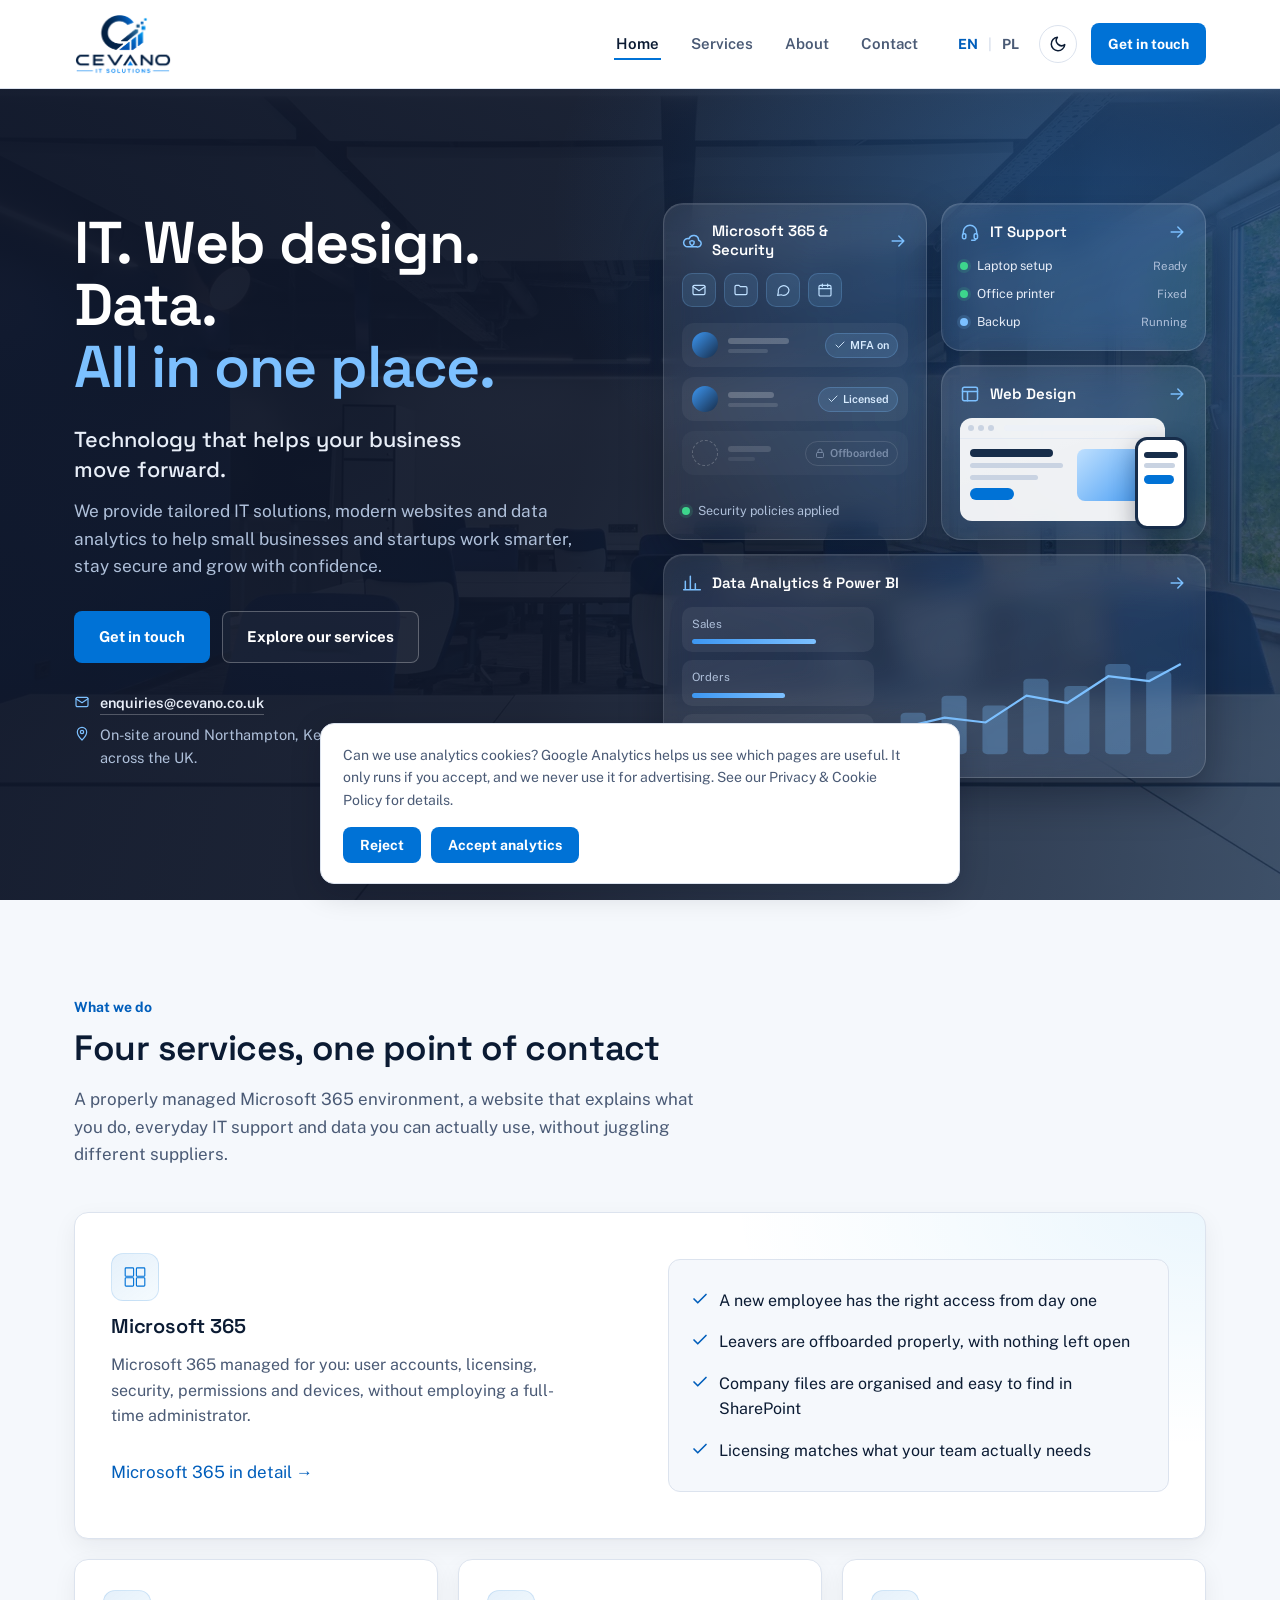
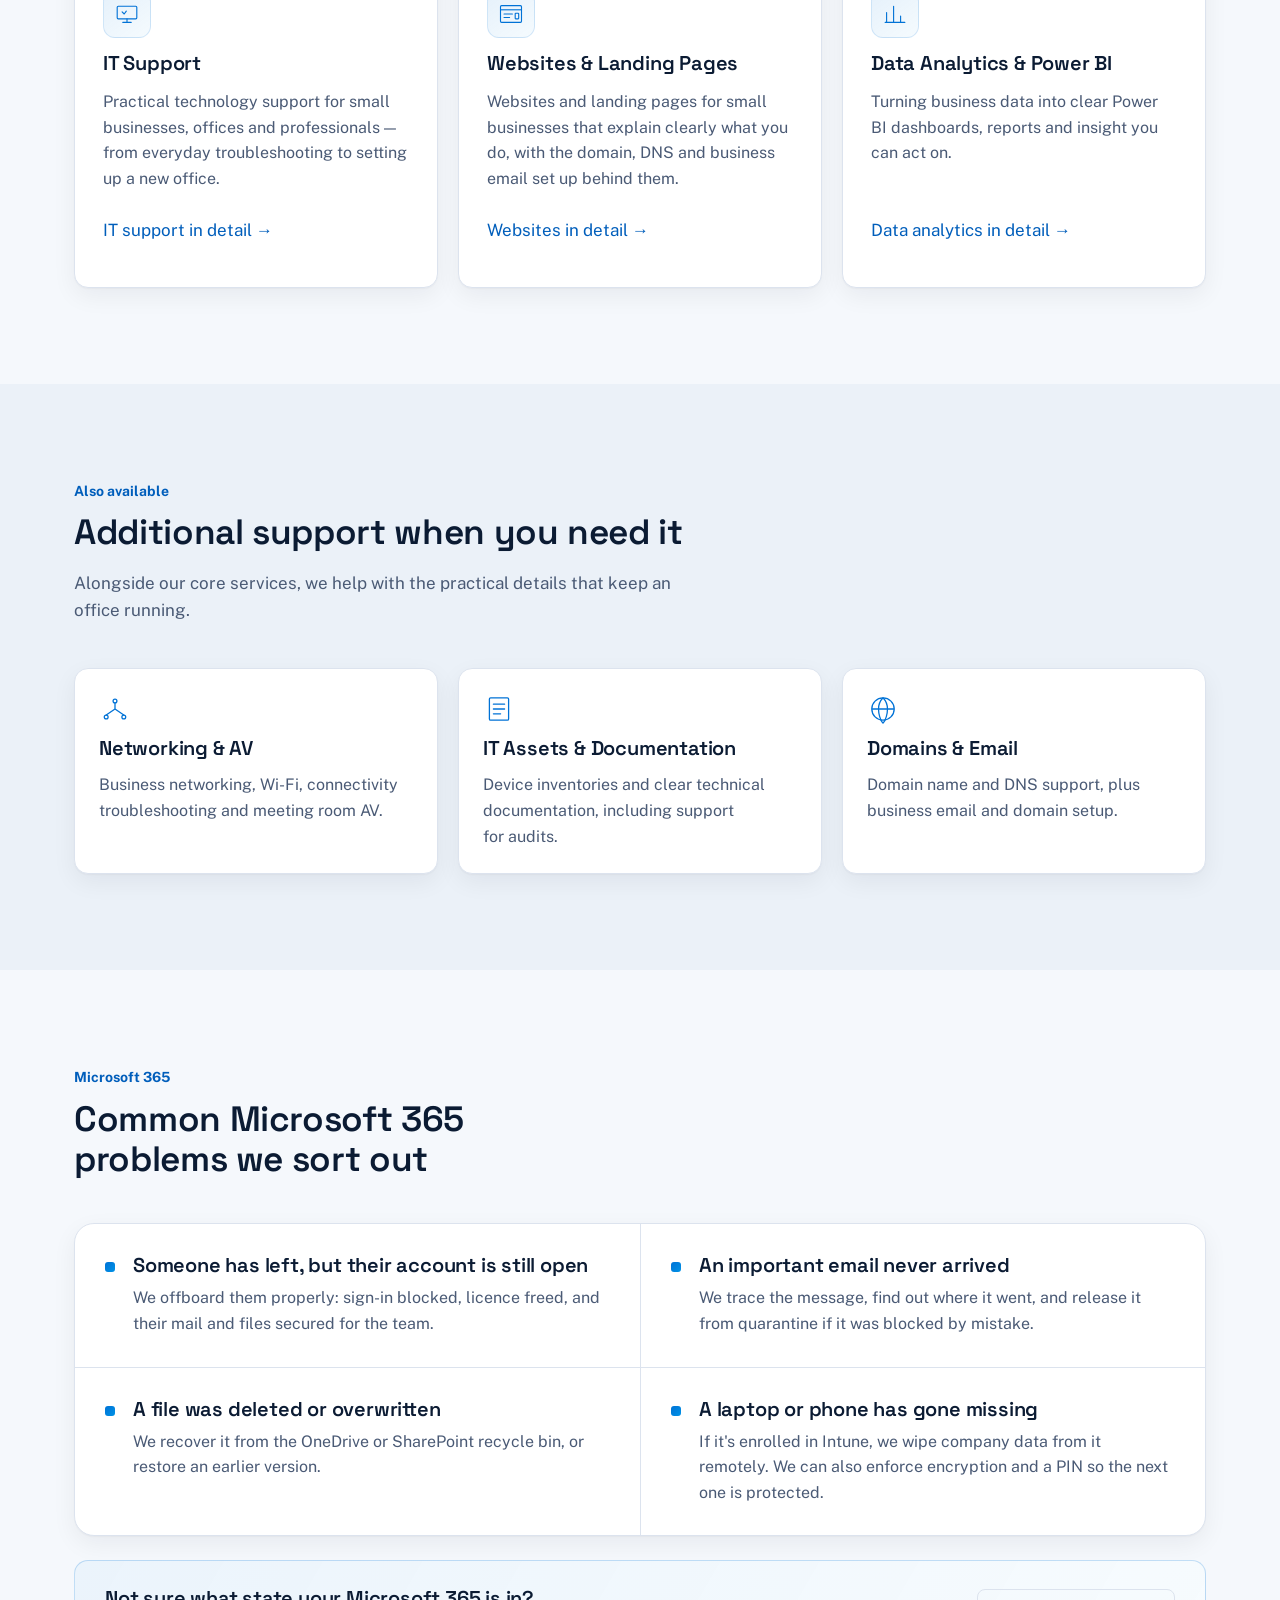
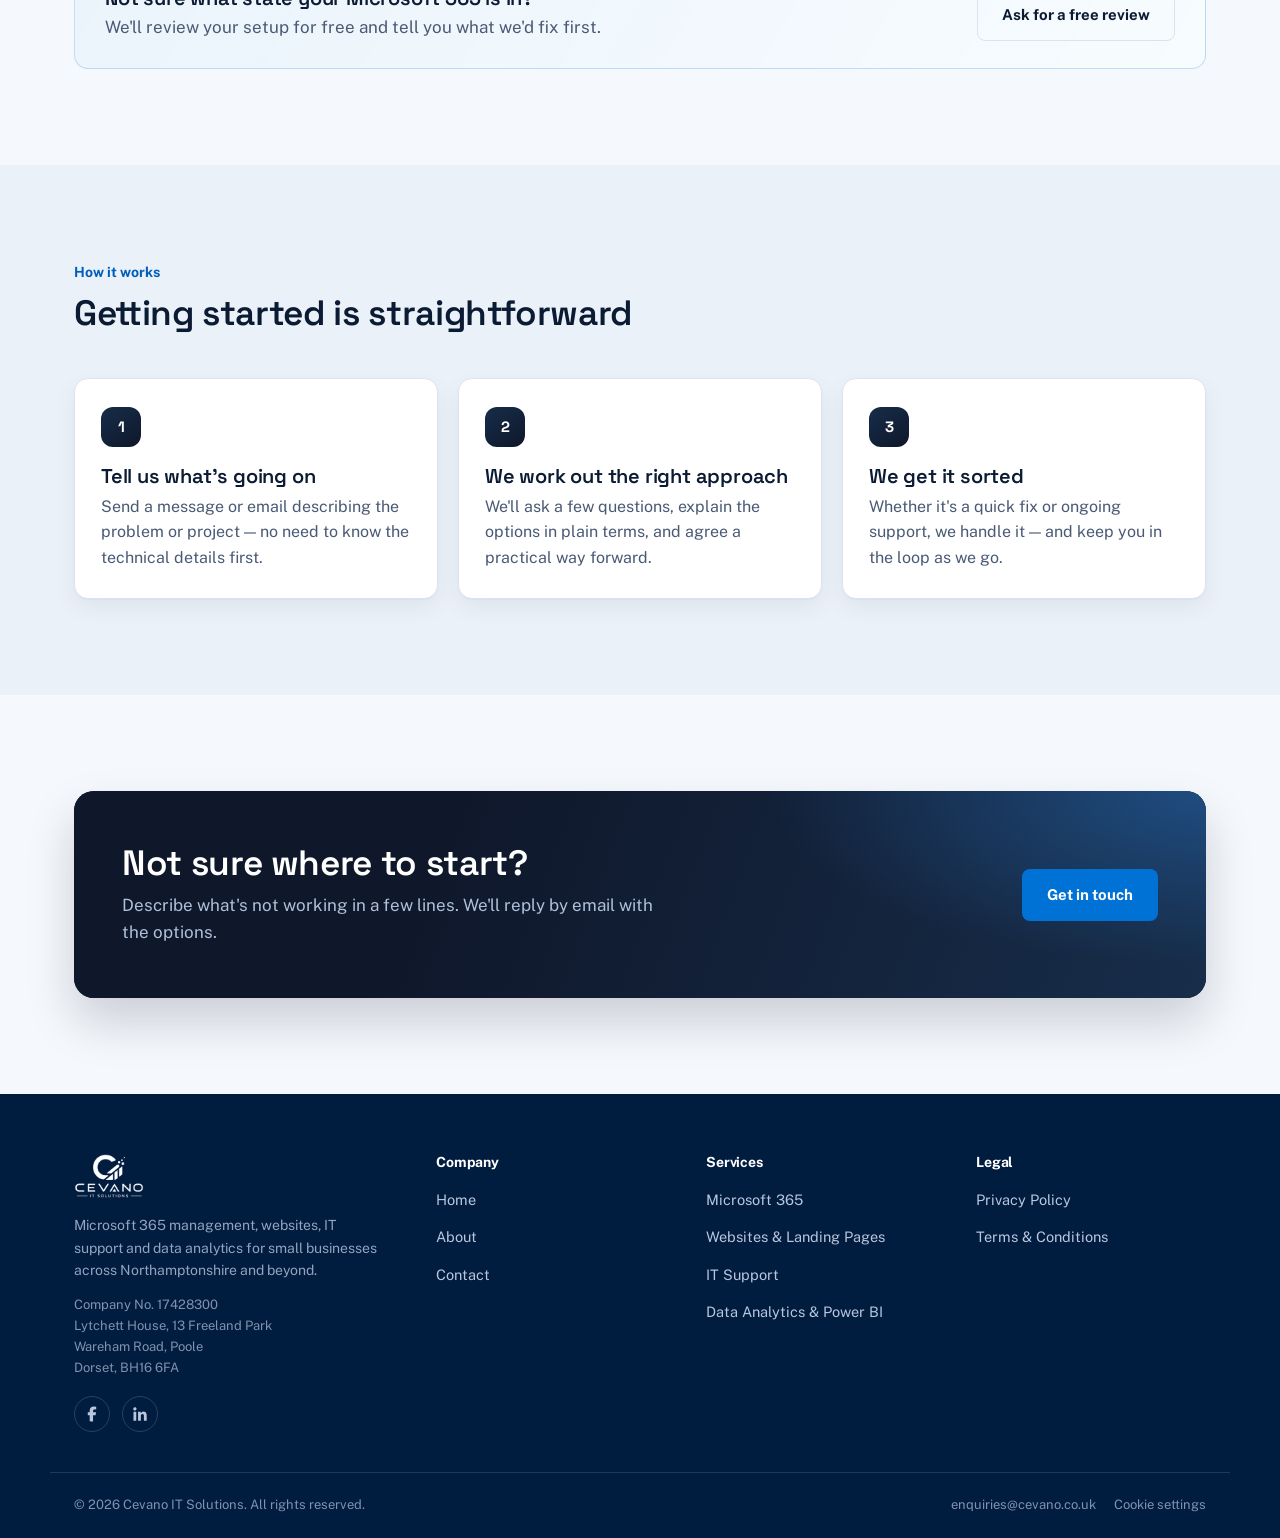
==== index.html @ 0ba37537 "Redesign the home page: dark glass hero with a service bento Hero: - Deep navy hero over a darkened " ====
<!doctype html>
<html lang="en">
<head>
<meta charset="UTF-8">
<meta name="viewport" content="width=device-width, initial-scale=1">
<title>Microsoft 365, IT Support &amp; Websites for Small Businesses | Cevano</title>
<meta name="description" content="Microsoft 365 management, websites, IT support and data analytics for small businesses in Northampton, Kettering, Milton Keynes, Rugby and surrounding areas.">
<link rel="canonical" href="https://www.cevano.co.uk/">
<link rel="alternate" hreflang="en" href="https://www.cevano.co.uk/">
<link rel="alternate" hreflang="pl" href="https://www.cevano.co.uk/pl/">
<link rel="alternate" hreflang="x-default" href="https://www.cevano.co.uk/">
<meta property="og:type" content="website">
<meta property="og:site_name" content="Cevano IT Solutions">
<meta property="og:title" content="Microsoft 365, IT Support &amp; Websites for Small Businesses | Cevano">
<meta property="og:description" content="Microsoft 365 management, websites, IT support and data analytics for small businesses in Northampton, Kettering, Milton Keynes, Rugby and surrounding areas.">
<meta property="og:url" content="https://www.cevano.co.uk/">
<meta property="og:image" content="https://www.cevano.co.uk/assets/img/og-image.jpg">
<meta property="og:locale" content="en_GB">
<meta name="twitter:card" content="summary_large_image">
<link rel="icon" href="assets/img/favicon-32.png" sizes="32x32">
<link rel="icon" href="assets/img/favicon-192.png" sizes="192x192">
<link rel="apple-touch-icon" href="assets/img/apple-touch-icon.png">
<link rel="manifest" href="site.webmanifest">
<link rel="preconnect" href="https://fonts.googleapis.com">
<link rel="preconnect" href="https://fonts.gstatic.com" crossorigin>
<link rel="stylesheet" href="css/style.css?v=20261108-3">
<script>(function(){try{var t=localStorage.getItem("cevano-theme");if(t==="dark"||t==="light"){document.documentElement.setAttribute("data-theme",t);}else if(window.matchMedia&&window.matchMedia("(prefers-color-scheme: dark)").matches){document.documentElement.setAttribute("data-theme","dark");}}catch(e){}})();</script>
</head>
<body>
<a class="skip-link" href="#main">Skip to main content</a>
<header class="site-header">
  <div class="header-inner">
    <a class="brand" href="index.html" aria-label="Cevano IT Solutions — home">
      <picture class="logo-light">
        <img src="assets/img/logo-trimmed-200.png" alt="Cevano IT Solutions" width="200" height="123">
      </picture>
      <picture class="logo-dark">
        <img src="assets/img/logo-white-200.png" alt="Cevano IT Solutions" width="200" height="125">
      </picture>
    </a>
    <nav class="main-nav" aria-label="Primary">
      <ul class="nav-links">
        <li><a href="index.html" aria-current="page">Home</a></li>
        <li><a href="services.html">Services</a></li>
        <li><a href="about.html">About</a></li>
        <li><a href="contact.html">Contact</a></li>
      </ul>
      <div class="header-actions">
        <div class="lang-switch" aria-label="Language switch">
          <a href="index.html" aria-current="true">EN</a><span aria-hidden="true">|</span><a href="pl/index.html">PL</a>
        </div>
        <button type="button" class="theme-toggle" data-theme-toggle aria-label="Toggle dark mode" aria-pressed="false">
          <svg class="icon-moon" viewBox="0 0 24 24" fill="none" stroke="currentColor" stroke-width="2" stroke-linecap="round" stroke-linejoin="round"><path d="M21 12.8A9 9 0 1 1 11.2 3a7 7 0 0 0 9.8 9.8Z"/></svg><svg class="icon-sun" viewBox="0 0 24 24" fill="none" stroke="currentColor" stroke-width="2" stroke-linecap="round"><circle cx="12" cy="12" r="4"/><path d="M12 2v2M12 20v2M4.9 4.9l1.4 1.4M17.7 17.7l1.4 1.4M2 12h2M20 12h2M4.9 19.1l1.4-1.4M17.7 6.3l1.4-1.4"/></svg>
        </button>
        <a class="btn btn-primary btn-sm" href="contact.html">Get in touch</a>
      </div>
    </nav>
    <a class="btn btn-primary btn-sm header-cta-mobile" href="contact.html">Get in touch</a>
    <button type="button" class="nav-toggle" data-nav-toggle aria-label="Menu" aria-expanded="false">
      <svg class="icon-menu" viewBox="0 0 24 24" fill="none" stroke="currentColor" stroke-width="2" stroke-linecap="round" aria-hidden="true"><path d="M4 7h16M4 12h16M4 17h16"/></svg><svg class="icon-close" viewBox="0 0 24 24" fill="none" stroke="currentColor" stroke-width="2" stroke-linecap="round" aria-hidden="true"><path d="M6 6l12 12M18 6 6 18"/></svg>
    </button>
  </div>
</header>

<main id="main">

<section class="hero hero--dark">
  <picture class="hero-bg" aria-hidden="true"><source type="image/webp" srcset="assets/img/hero/office-768.webp 768w, assets/img/hero/office-1280.webp 1280w, assets/img/hero/office-1920.webp 1920w" sizes="100vw"><img src="assets/img/hero/office-1280.jpg" alt="" width="1280" height="862" fetchpriority="high" decoding="async"></picture>
  <div class="container hero-grid">
    <div class="hero-copy">
      <h1><span class="nw">IT.</span> <span class="nw">Web design.</span> <span class="nw">Data.</span> <span class="h1-tail">All in one place.</span></h1>
      <p class="hero-subtitle">Technology that helps your business move forward.</p>
      <p class="lede">We provide tailored IT solutions, modern websites and data analytics to help small businesses and startups work smarter, stay secure and grow with confidence.</p>
      <div class="hero-ctas">
        <a class="btn btn-primary" href="contact.html">Get in touch</a>
        <a class="btn btn-outline" href="services.html">Explore our services</a>
      </div>
      <ul class="hero-meta">
        <li><svg class="ico ico-sm" viewBox="0 0 24 24" fill="none" stroke="currentColor" stroke-width="1.8" stroke-linecap="round" stroke-linejoin="round" aria-hidden="true"><rect x="3" y="5" width="18" height="14" rx="2"/><path d="m3 7 9 6 9-6"/></svg><a href="mailto:enquiries@cevano.co.uk">enquiries@cevano.co.uk</a></li>
        <li><svg class="ico ico-sm" viewBox="0 0 24 24" fill="none" stroke="currentColor" stroke-width="1.8" stroke-linecap="round" stroke-linejoin="round" aria-hidden="true"><path d="M12 21s7-6.5 7-12a7 7 0 1 0-14 0c0 5.5 7 12 7 12Z"/><circle cx="12" cy="9" r="2.5"/></svg><span>On-site around Northampton, Kettering, Milton Keynes and Rugby. Remote across the UK.</span></li>
      </ul>
    </div>
    <div class="bento" aria-label="Our four services">
      <a class="bento-card bento-m365" href="services.html#microsoft-365">
        <div class="bento-head"><svg class="ico" viewBox="0 0 24 24" fill="none" stroke="currentColor" stroke-width="1.8" stroke-linecap="round" stroke-linejoin="round" aria-hidden="true"><path d="M17.5 19H7a5 5 0 1 1 1.4-9.8A6 6 0 0 1 20 11a4 4 0 0 1-2.5 8Z"/><path d="M12 11.5l2.5 1v2c0 1.4-1.1 2.4-2.5 3-1.4-.6-2.5-1.6-2.5-3v-2Z"/></svg><span class="bento-title">Microsoft 365 &amp; Security</span><svg class="ico ico-xs bento-arrow" viewBox="0 0 24 24" fill="none" stroke="currentColor" stroke-width="1.8" stroke-linecap="round" stroke-linejoin="round" aria-hidden="true"><path d="M5 12h14M13 6l6 6-6 6"/></svg></div>
        <div class="mock-apps" aria-hidden="true"><span><svg class="ico ico-sm" viewBox="0 0 24 24" fill="none" stroke="currentColor" stroke-width="1.8" stroke-linecap="round" stroke-linejoin="round" aria-hidden="true"><rect x="3" y="5" width="18" height="14" rx="2"/><path d="m3 7 9 6 9-6"/></svg></span><span><svg class="ico ico-sm" viewBox="0 0 24 24" fill="none" stroke="currentColor" stroke-width="1.8" stroke-linecap="round" stroke-linejoin="round" aria-hidden="true"><path d="M3 7a2 2 0 0 1 2-2h4l2 2h8a2 2 0 0 1 2 2v8a2 2 0 0 1-2 2H5a2 2 0 0 1-2-2Z"/></svg></span><span><svg class="ico ico-sm" viewBox="0 0 24 24" fill="none" stroke="currentColor" stroke-width="1.8" stroke-linecap="round" stroke-linejoin="round" aria-hidden="true"><path d="M21 12a8 8 0 0 1-11.6 7.1L4 20l1-4.4A8 8 0 1 1 21 12Z"/></svg></span><span><svg class="ico ico-sm" viewBox="0 0 24 24" fill="none" stroke="currentColor" stroke-width="1.8" stroke-linecap="round" stroke-linejoin="round" aria-hidden="true"><rect x="3" y="5" width="18" height="16" rx="2"/><path d="M3 10h18M8 3v4M16 3v4"/></svg></span></div>
        <ul class="mock-users" aria-hidden="true"><li class="mock-user"><span class="mock-avatar"></span><span class="mock-bars"><i style="width:70%"></i><i style="width:46%"></i></span><span class="mock-pill"><svg class="ico ico-xs" viewBox="0 0 24 24" fill="none" stroke="currentColor" stroke-width="1.8" stroke-linecap="round" stroke-linejoin="round" aria-hidden="true"><path d="M20 6 9 17l-5-5"/></svg>MFA on</span></li><li class="mock-user"><span class="mock-avatar"></span><span class="mock-bars"><i style="width:58%"></i><i style="width:62%"></i></span><span class="mock-pill"><svg class="ico ico-xs" viewBox="0 0 24 24" fill="none" stroke="currentColor" stroke-width="1.8" stroke-linecap="round" stroke-linejoin="round" aria-hidden="true"><path d="M20 6 9 17l-5-5"/></svg>Licensed</span></li><li class="mock-user is-off"><span class="mock-avatar"></span><span class="mock-bars"><i style="width:64%"></i><i style="width:40%"></i></span><span class="mock-pill"><svg class="ico ico-xs" viewBox="0 0 24 24" fill="none" stroke="currentColor" stroke-width="1.8" stroke-linecap="round" stroke-linejoin="round" aria-hidden="true"><rect x="5" y="11" width="14" height="10" rx="2"/><path d="M8 11V8a4 4 0 0 1 8 0v3"/></svg>Offboarded</span></li></ul>
        <p class="mock-policy" aria-hidden="true"><span class="dot dot-ok"></span>Security policies applied</p>
      </a>
      <a class="bento-card bento-it" href="services.html#it-support">
        <div class="bento-head"><svg class="ico" viewBox="0 0 24 24" fill="none" stroke="currentColor" stroke-width="1.8" stroke-linecap="round" stroke-linejoin="round" aria-hidden="true"><path d="M4 14v-2a8 8 0 0 1 16 0v2"/><rect x="3" y="14" width="4" height="6" rx="1.5"/><rect x="17" y="14" width="4" height="6" rx="1.5"/><path d="M19 20c0 1.1-1.3 2-3 2h-2"/></svg><span class="bento-title">IT Support</span><svg class="ico ico-xs bento-arrow" viewBox="0 0 24 24" fill="none" stroke="currentColor" stroke-width="1.8" stroke-linecap="round" stroke-linejoin="round" aria-hidden="true"><path d="M5 12h14M13 6l6 6-6 6"/></svg></div>
        <ul class="mock-it" aria-hidden="true"><li><span class="dot dot-ok"></span><span class="it-name">Laptop setup</span><span class="it-state">Ready</span></li><li><span class="dot dot-ok"></span><span class="it-name">Office printer</span><span class="it-state">Fixed</span></li><li><span class="dot dot-run"></span><span class="it-name">Backup</span><span class="it-state">Running</span></li></ul>
      </a>
      <a class="bento-card bento-web" href="services.html#websites">
        <div class="bento-head"><svg class="ico" viewBox="0 0 24 24" fill="none" stroke="currentColor" stroke-width="1.8" stroke-linecap="round" stroke-linejoin="round" aria-hidden="true"><rect x="3" y="4" width="18" height="16" rx="2"/><path d="M3 9h18M9 9v11"/></svg><span class="bento-title">Web Design</span><svg class="ico ico-xs bento-arrow" viewBox="0 0 24 24" fill="none" stroke="currentColor" stroke-width="1.8" stroke-linecap="round" stroke-linejoin="round" aria-hidden="true"><path d="M5 12h14M13 6l6 6-6 6"/></svg></div>
        <div class="mock-browser" aria-hidden="true">
          <div class="mb-bar"><i></i><i></i><i></i><span></span></div>
          <div class="mb-page"><span class="mb-h"></span><span class="mb-l"></span><span class="mb-l short"></span><span class="mb-btn"></span><span class="mb-img"></span></div>
          <div class="mock-phone"><span class="mb-h"></span><span class="mb-l"></span><span class="mb-btn"></span></div>
        </div>
      </a>
      <a class="bento-card bento-data" href="services.html#data-analytics">
        <div class="bento-head"><svg class="ico" viewBox="0 0 24 24" fill="none" stroke="currentColor" stroke-width="1.8" stroke-linecap="round" stroke-linejoin="round" aria-hidden="true"><path d="M4 20V10M10 20V4M16 20v-7M22 20H2"/></svg><span class="bento-title">Data Analytics &amp; Power BI</span><svg class="ico ico-xs bento-arrow" viewBox="0 0 24 24" fill="none" stroke="currentColor" stroke-width="1.8" stroke-linecap="round" stroke-linejoin="round" aria-hidden="true"><path d="M5 12h14M13 6l6 6-6 6"/></svg></div>
        <div class="mock-dash" aria-hidden="true">
          <div class="kpis"><div class="kpi"><span>Sales</span><i style="width:72%"></i></div><div class="kpi"><span>Orders</span><i style="width:54%"></i></div><div class="kpi"><span>Margin</span><i style="width:63%"></i></div></div>
          <svg class="mock-chart" viewBox="0 0 190 92" preserveAspectRatio="none"><g class="bars"><rect x="8" y="54" width="16" height="34" rx="3"/><rect x="34" y="40" width="16" height="48" rx="3"/><rect x="60" y="48" width="16" height="40" rx="3"/><rect x="86" y="26" width="16" height="62" rx="3"/><rect x="112" y="32" width="16" height="56" rx="3"/><rect x="138" y="14" width="16" height="74" rx="3"/><rect x="164" y="20" width="16" height="68" rx="3"/></g><path class="trend" d="M10 66 L36 58 L62 62 L88 40 L114 46 L140 24 L166 28 L186 14"/></svg>
        </div>
      </a>
    </div>
  </div>
</section>

<section class="section" id="services">
  <div class="container">
    <div class="section-head">
      <span class="kicker">What we do</span>
      <h2>Four services, one point of contact</h2>
      <p>A properly managed Microsoft 365 environment, a website that explains what you do, everyday IT support and data you can actually use, without juggling different suppliers.</p>
    </div>

    <div class="service-grid">
      <div class="service-card is-lead">
        <div class="lead-copy">
          <span class="mark-tile"><svg class="mark" viewBox="0 0 40 40" fill="none" stroke="var(--blue)" stroke-width="1.6"><rect x="6" y="7" width="12" height="12" rx="1.2"/><rect x="22" y="7" width="12" height="12" rx="1.2"/><rect x="6" y="21" width="12" height="12" rx="1.2"/><rect x="22" y="21" width="12" height="12" rx="1.2"/></svg></span>
          <h3>Microsoft 365</h3>
          <p>Microsoft 365 managed for you: user accounts, licensing, security, permissions and devices, without employing a full-time administrator.</p>
          <a class="btn-ghost" href="services.html#microsoft-365">Microsoft 365 in detail →</a>
        </div>
        <ul class="check-list">
          <li><svg viewBox="0 0 24 24" fill="none" stroke="currentColor" stroke-width="2.2" stroke-linecap="round" stroke-linejoin="round"><path d="M20 6 9 17l-5-5"/></svg><span>A new employee has the right access from day one</span></li>
<li><svg viewBox="0 0 24 24" fill="none" stroke="currentColor" stroke-width="2.2" stroke-linecap="round" stroke-linejoin="round"><path d="M20 6 9 17l-5-5"/></svg><span>Leavers are offboarded properly, with nothing left open</span></li>
<li><svg viewBox="0 0 24 24" fill="none" stroke="currentColor" stroke-width="2.2" stroke-linecap="round" stroke-linejoin="round"><path d="M20 6 9 17l-5-5"/></svg><span>Company files are organised and easy to find in SharePoint</span></li>
<li><svg viewBox="0 0 24 24" fill="none" stroke="currentColor" stroke-width="2.2" stroke-linecap="round" stroke-linejoin="round"><path d="M20 6 9 17l-5-5"/></svg><span>Licensing matches what your team actually needs</span></li>
        </ul>
      </div>
      <div class="service-card">
        <span class="mark-tile"><svg class="mark" viewBox="0 0 40 40" fill="none" stroke="var(--blue)" stroke-width="1.6"><rect x="6" y="9" width="28" height="18" rx="1.5"/><path d="M14 32h12M20 27v5" stroke-linecap="round"/><path d="M13 17l3 3 3-4" stroke-linecap="round" stroke-linejoin="round"/></svg></span>
        <h3>IT Support</h3>
        <p>Practical technology support for small businesses, offices and professionals — from everyday troubleshooting to setting up a new office.</p>
        <a class="btn-ghost" href="services.html#it-support">IT support in detail →</a>
      </div>
      <div class="service-card">
        <span class="mark-tile"><svg class="mark" viewBox="0 0 40 40" fill="none" stroke="var(--blue)" stroke-width="1.6"><rect x="5" y="8" width="30" height="24" rx="1.5"/><path d="M5 14h30" /><path d="M10 20h12M10 25h8" stroke-linecap="round"/><rect x="26" y="19" width="5" height="8" rx="0.8"/></svg></span>
        <h3>Websites &amp; Landing Pages</h3>
        <p>Websites and landing pages for small businesses that explain clearly what you do, with the domain, DNS and business email set up behind them.</p>
        <a class="btn-ghost" href="services.html#websites">Websites in detail →</a>
      </div>
      <div class="service-card">
        <span class="mark-tile"><svg class="mark" viewBox="0 0 40 40" fill="none" stroke="var(--blue)" stroke-width="1.6"><path d="M8 32V18M18 32V9M28 32v-9" stroke-linecap="round"/><path d="M6 32h28" stroke-linecap="round"/></svg></span>
        <h3>Data Analytics &amp; Power BI</h3>
        <p>Turning business data into clear Power BI dashboards, reports and insight you can act on.</p>
        <a class="btn-ghost" href="services.html#data-analytics">Data analytics in detail →</a>
      </div>
    </div>
  </div>
</section>

<section class="section section-alt">
  <div class="container">
    <div class="section-head">
      <span class="kicker">Also available</span>
      <h2>Additional support when you need it</h2>
      <p>Alongside our core services, we help with the practical details that keep an office running.</p>
    </div>
    <div class="subservice-grid">
      <div class="subservice-card">
        <svg class="mark" viewBox="0 0 40 40" fill="none" stroke="var(--blue)" stroke-width="1.6"><circle cx="20" cy="10" r="2.4"/><circle cx="9" cy="30" r="2.4"/><circle cx="31" cy="30" r="2.4"/><path d="M20 12.4V20M20 20 9 27.6M20 20l11 7.6" stroke-linecap="round"/></svg>
        <h3>Networking &amp; AV</h3>
        <p>Business networking, Wi-Fi, connectivity troubleshooting and meeting room AV.</p>
      </div>
      <div class="subservice-card">
        <svg class="mark" viewBox="0 0 40 40" fill="none" stroke="var(--blue)" stroke-width="1.6"><rect x="8" y="6" width="24" height="28" rx="1.5"/><path d="M13 14h14M13 20h14M13 26h9" stroke-linecap="round"/></svg>
        <h3>IT Assets &amp; Documentation</h3>
        <p>Device inventories and clear technical documentation, including support for audits.</p>
      </div>
      <div class="subservice-card">
        <svg class="mark" viewBox="0 0 40 40" fill="none" stroke="var(--blue)" stroke-width="1.6"><circle cx="20" cy="20" r="14"/><path d="M6 20h28M20 6c3.6 3.8 5.6 8.8 5.6 14S23.6 34.2 20 38M20 6c-3.6 3.8-5.6 8.8-5.6 14S16.4 34.2 20 38" /></svg>
        <h3>Domains &amp; Email</h3>
        <p>Domain name and DNS support, plus business email and domain setup.</p>
      </div>
    </div>
  </div>
</section>

<section class="section" id="m365-problems">
  <div class="container">
    <div class="section-head">
      <span class="kicker">Microsoft 365</span>
      <h2>Common Microsoft 365 problems we sort out</h2>
    </div>
    <div class="problem-grid">
      <div class="problem">
        <h3>Someone has left, but their account is still open</h3>
        <p>We offboard them properly: sign-in blocked, licence freed, and their mail and files secured for the team.</p>
      </div>
      <div class="problem">
        <h3>An important email never arrived</h3>
        <p>We trace the message, find out where it went, and release it from quarantine if it was blocked by mistake.</p>
      </div>
      <div class="problem">
        <h3>A file was deleted or overwritten</h3>
        <p>We recover it from the OneDrive or SharePoint recycle bin, or restore an earlier version.</p>
      </div>
      <div class="problem">
        <h3>A laptop or phone has gone missing</h3>
        <p>If it's enrolled in Intune, we wipe company data from it remotely. We can also enforce encryption and a PIN so the next one is protected.</p>
      </div>
    </div>
    <div class="review-offer">
      <div>
        <h3>Not sure what state your Microsoft 365 is in?</h3>
        <p>We'll review your setup for free and tell you what we'd fix first.</p>
      </div>
      <a class="btn btn-outline" href="contact.html?service=m365">Ask for a free review</a>
    </div>
  </div>
</section>

<section class="section section-alt" id="how-it-works">
  <div class="container">
    <div class="section-head">
      <span class="kicker">How it works</span>
      <h2>Getting started is straightforward</h2>
    </div>
    <div class="process-grid">
      <div class="process-step">
        <span class="step-num">1</span>
        <h3>Tell us what's going on</h3>
        <p>Send a message or email describing the problem or project — no need to know the technical details first.</p>
      </div>
      <div class="process-step">
        <span class="step-num">2</span>
        <h3>We work out the right approach</h3>
        <p>We'll ask a few questions, explain the options in plain terms, and agree a practical way forward.</p>
      </div>
      <div class="process-step">
        <span class="step-num">3</span>
        <h3>We get it sorted</h3>
        <p>Whether it's a quick fix or ongoing support, we handle it — and keep you in the loop as we go.</p>
      </div>
    </div>
  </div>
</section>

<section class="section">
  <div class="container">
    <div class="cta-banner">
      <div>
        <h2>Not sure where to start?</h2>
        <p>Describe what's not working in a few lines. We'll reply by email with the options.</p>
      </div>
      <a class="btn btn-primary" href="contact.html">Get in touch</a>
    </div>
  </div>
</section>

</main>
<footer class="site-footer">
  <div class="container footer-grid">
    <div class="footer-brand">
      <img src="assets/img/logo-white-200.png" alt="Cevano IT Solutions" width="200" height="125" loading="lazy">
      <p>Microsoft 365 management, websites, IT support and data analytics for small businesses across Northamptonshire and beyond.</p>
      <p class="company-meta">
        Company No. 17428300<br>
        Lytchett House, 13 Freeland Park<br>
        Wareham Road, Poole<br>
        Dorset, BH16 6FA
      </p>
      <div class="footer-social">
        <a href="https://www.facebook.com/profile.php?id=61594328187021" target="_blank" rel="noopener noreferrer" aria-label="Facebook"><svg viewBox="0 0 24 24" fill="currentColor"><path d="M17.59 2.23 L13.76 2.0 L12.09 2.37 L10.97 2.94 L9.95 3.97 L9.26 5.42 L8.95 7.15 L8.92 9.71 L6.38 9.73 L6.38 13.5 L8.92 13.51 L8.92 21.65 L11.12 22.0 L13.4 21.93 L13.4 13.51 L16.73 13.5 L17.41 9.81 L13.41 9.73 L13.48 7.33 L13.89 6.41 L14.65 5.86 L17.62 5.66 Z"/></svg></a>
        <a href="https://www.linkedin.com/company/cevano-it-solutions/" target="_blank" rel="noopener noreferrer" aria-label="LinkedIn"><svg viewBox="0 0 24 24" fill="currentColor" fill-rule="evenodd"><path d="M19.64 9.68 L20.91 12.59 L21.0 20.93 L17.25 20.93 L17.16 13.52 L16.41 12.26 L15.05 11.98 L13.97 12.35 L13.22 13.62 L13.12 20.93 L9.42 20.98 L9.38 9.02 L12.89 8.98 L12.94 10.62 L15.89 8.7 L18.19 8.88 Z M3.38 8.98 L7.03 9.02 L6.98 20.98 L3.28 20.93 Z M4.97 3.02 L5.81 3.12 L6.52 3.49 L7.03 4.05 L7.36 4.99 L7.31 5.7 L6.94 6.49 L6.33 7.05 L5.44 7.38 L4.5 7.29 L3.89 6.96 L3.23 6.21 L3.0 5.46 L3.05 4.71 L3.42 3.91 L4.03 3.35 Z"/></svg></a>
      </div>
    </div>
    <div class="footer-col">
      <h4>Company</h4>
      <ul>
        <li><a href="index.html">Home</a></li>
        <li><a href="about.html">About</a></li>
        <li><a href="contact.html">Contact</a></li>
      </ul>
    </div>
    <div class="footer-col">
      <h4>Services</h4>
      <ul>
        <li><a href="services.html#microsoft-365">Microsoft 365</a></li>
<li><a href="services.html#websites">Websites &amp; Landing Pages</a></li>
<li><a href="services.html#it-support">IT Support</a></li>
<li><a href="services.html#data-analytics">Data Analytics &amp; Power BI</a></li>
      </ul>
    </div>
    <div class="footer-col">
      <h4>Legal</h4>
      <ul>
        <li><a href="legal/privacy-policy.html">Privacy Policy</a></li>
        <li><a href="legal/terms.html">Terms & Conditions</a></li>
      </ul>
    </div>
  </div>
  <div class="container footer-bottom">
    <span>&copy; 2026 Cevano IT Solutions. All rights reserved.</span>
    <div class="footer-legal-links">
      <a href="mailto:enquiries@cevano.co.uk">enquiries@cevano.co.uk</a>
      <button type="button" class="link-button" data-cookie-settings>Cookie settings</button>
    </div>
  </div>
</footer>

<div class="cookie-banner" data-cookie-banner role="dialog" aria-label="Cookie consent">
  <p>Can we use analytics cookies? Google Analytics helps us see which pages are useful. It only runs if you accept, and we never use it for advertising. See our <a href="legal/privacy-policy.html">Privacy &amp; Cookie Policy</a> for details.</p>
  <div class="cookie-actions">
    <button type="button" class="btn btn-primary btn-sm" data-cookie-reject>Reject</button>
    <button type="button" class="btn btn-primary btn-sm" data-cookie-accept>Accept analytics</button>
  </div>
</div>
<script type="application/ld+json">
{
  "@context": "https://schema.org",
  "@type": "ProfessionalService",
  "name": "Cevano IT Solutions",
  "description": "Microsoft 365 management, websites, IT support and data analytics for small businesses in Northampton, Kettering, Milton Keynes, Rugby and surrounding areas.",
  "url": "https://www.cevano.co.uk/",
  "email": "enquiries@cevano.co.uk",
  "areaServed": ["Northampton", "Kettering", "Milton Keynes", "Rugby", "Northamptonshire", "Warwickshire", "Buckinghamshire"],
  "image": "https://www.cevano.co.uk/assets/img/og-image.jpg",
  "sameAs": [
    "https://www.facebook.com/profile.php?id=61594328187021",
    "https://www.linkedin.com/company/cevano-it-solutions/"
  ]
}
</script>
<script src="js/main.js?v=20261108-3" defer></script>

</body>
</html>
---- css/style.css ----
/* ============================================================
   Cevano IT Solutions — stylesheet
   ============================================================ */

@import url('https://fonts.googleapis.com/css2?family=Space+Grotesk:wght@500;600;700&family=Public+Sans:wght@400;500;600;700&display=swap');

/* ---------- Design tokens ---------- */
:root{
  /* brand */
  --navy:        #001C3F;
  --navy-800:    #0B2A50;
  --blue:        #0072D6;
  --blue-mid:    #005EBB;
  --blue-light:  #0092E6;

  /* light theme */
  --bg:          #F5F8FC;
  --bg-alt:      #EBF1F8;
  --surface:     #FFFFFF;
  --ink:         #0B1B33;
  --slate:       #4A5A75;
  --line:        #DCE3EE;
  --focus-ring:  #0092E6;
  --btn-text:    #FFFFFF;
  --btn-hover:   #005EBB;

  --shadow: 0 1px 2px rgba(11,27,51,0.04);

  --font-head: 'Space Grotesk', 'Segoe UI', sans-serif;
  --font-body: 'Public Sans', 'Segoe UI', sans-serif;

  --maxw: 1180px;
  --header-h: 89px; /* sticky header height: logo + padding + border */
  --radius-s: 8px;   /* controls: buttons, inputs */
  --radius-m: 14px;  /* cards, panels */
  --radius-l: 20px;  /* large containers, hero bento cards */

  /* dark hero / deep navy */
  --deep:      #0F172A;
  --deep-2:    #172D4A;
  --on-deep:   #E8EEF8;
  --on-deep-2: #AFC0DA; /* 7:1+ on --deep */

  --shadow-card: 0 1px 2px rgba(15,23,42,.04), 0 8px 24px rgba(15,23,42,.06);
  --shadow-lift: 0 2px 4px rgba(15,23,42,.05), 0 16px 32px rgba(15,23,42,.10);

  /* text on navy (footer, CTA banner): same in both themes */
  --on-navy:       #C9D4E8;
  --on-navy-soft:  #B9C6DE;
  --on-navy-muted: #93A3C0;
  --on-navy-faint: #8092AF; /* 5:1 on navy */

  color-scheme: light;
}

html[data-theme="dark"]{
  --bg:          #071120;
  --bg-alt:      #0B1830;
  --surface:     #0D1B30;
  --ink:         #E7ECF6;
  --slate:       #93A3C0;
  --line:        #1E2D46;
  --blue:        #1A66B3;
  --blue-mid:    #3D97F2;
  --blue-light:  #3D97F2;
  --focus-ring:  #3D97F2;
  --btn-hover:   #1F74C9; /* white text 4.8:1 */
  --shadow-card: 0 1px 2px rgba(0,0,0,.2), 0 8px 24px rgba(0,0,0,.25);
  --shadow-lift: 0 2px 4px rgba(0,0,0,.25), 0 16px 32px rgba(0,0,0,.35);
  color-scheme: dark;
}

/* ---------- Reset ---------- */
*, *::before, *::after{ box-sizing: border-box; }
html{ scroll-behavior: smooth; }
body{
  margin:0;
  background: var(--bg);
  color: var(--ink);
  font-family: var(--font-body);
  font-size: 17px;
  line-height: 1.6;
  -webkit-font-smoothing: antialiased;
  transition: background-color .25s ease, color .25s ease;
}
img{ max-width:100%; display:block; }
a{ color: inherit; text-decoration: none; }
ul{ margin:0; padding:0; list-style:none; }
h1,h2,h3,h4{
  font-family: var(--font-head);
  color: var(--ink);
  line-height: 1.15;
  margin: 0 0 .5em;
  font-weight: 600;
  letter-spacing: -0.01em;
  text-wrap: balance;
}
h2{ font-size: clamp(1.65rem, 3vw, 2.2rem); } /* h3 (1.25rem) stays 1.3x below */
h3{ font-size: 1.25rem; }
p{ margin: 0 0 1em; color: var(--slate); max-width: 62ch; text-wrap: pretty; }
button{ font-family: inherit; }

@media (prefers-reduced-motion: reduce){
  html{ scroll-behavior: auto; }
  *, *::before, *::after{ animation-duration: 0.001ms !important; transition-duration: 0.001ms !important; }
}

:focus-visible{
  outline: 2px solid var(--focus-ring);
  outline-offset: 2px;
  border-radius: 2px;
}

.container{
  max-width: var(--maxw);
  margin: 0 auto;
  padding: 0 24px;
}

.skip-link{
  position:absolute; left:-999px; top:auto;
  background:var(--navy); color:#fff; padding:12px 20px;
  z-index:200; border-radius:0 0 var(--radius-s) 0;
}
.skip-link:focus{ left:0; top:0; }

/* ---------- Header ---------- */
.site-header{
  position: sticky; top:0; z-index:100;
  background: var(--surface);
  border-bottom: 1px solid var(--line);
}
.header-inner{
  display:flex; align-items:center; justify-content:space-between;
  padding: 14px 24px;
  max-width: var(--maxw); margin:0 auto;
  gap: 24px;
}
.brand{ display:flex; align-items:center; }
.brand img{ height: 60px; width:auto; display:block; }
.brand .logo-dark{ display:none; }
html[data-theme="dark"] .brand .logo-light{ display:none; }
html[data-theme="dark"] .brand .logo-dark{ display:block; }
.brand-name{ position:absolute; width:1px;height:1px;overflow:hidden;clip:rect(0,0,0,0); }

.main-nav{ display:flex; align-items:center; gap: 32px; }
.nav-links{ display:flex; gap: 28px; }
.nav-links a{
  font-size: 15px; font-weight: 600; color: var(--slate);
  padding: 6px 2px; border-bottom: 2px solid transparent;
}
.nav-links a:hover, .nav-links a[aria-current="page"]{
  color: var(--ink); border-bottom-color: var(--blue);
}

.header-actions{ display:flex; align-items:center; gap:14px; }

.lang-switch{ display:flex; align-items:center; gap:4px; font-weight:700; font-size:14px; }
.lang-switch a{ padding:4px 6px; color: var(--slate); border-radius:4px; }
.lang-switch a[aria-current="true"]{ color: var(--blue-mid); }
.lang-switch span{ color: var(--line); }

.theme-toggle{
  display:flex; align-items:center; justify-content:center;
  width:38px; height:38px; border-radius:50%;
  border:1px solid var(--line); background: var(--surface);
  cursor:pointer; color: var(--ink);
}
.theme-toggle svg{ width:18px; height:18px; }
.theme-toggle .icon-sun{ display:none; }
html[data-theme="dark"] .theme-toggle .icon-sun{ display:block; }
html[data-theme="dark"] .theme-toggle .icon-moon{ display:none; }

.btn{
  display:inline-flex; align-items:center; justify-content:center; gap:8px;
  font-weight:700; font-size:15px;
  padding: 13px 24px; border-radius: var(--radius-s);
  border: 1px solid transparent; cursor:pointer;
  transition: background-color .15s ease, border-color .15s ease, color .15s ease, transform .1s ease;
  white-space: nowrap;
}
.btn:active{ transform: translateY(1px); }
.btn-primary{ background: var(--blue); color: #fff; }
.btn-primary:hover{ background: var(--btn-hover); }
.btn-outline{ background: transparent; border-color: var(--line); color: var(--ink); }
.btn-outline:hover{ border-color: var(--blue); color: var(--blue); }
.btn-ghost{ background:transparent; color: var(--blue-mid); padding: 12px 4px; }
.btn-ghost:hover{ color: var(--blue); }
.btn-sm{ padding: 9px 16px; font-size:14px; }

.nav-toggle{
  display:none; width:40px; height:40px; border-radius:8px;
  border:1px solid var(--line); background:var(--surface);
  align-items:center; justify-content:center; cursor:pointer;
}
.nav-toggle svg{ width:20px; height:20px; }
.nav-toggle .icon-close{ display:none; }
html[data-nav-open="true"] .nav-toggle .icon-menu{ display:none; }
html[data-nav-open="true"] .nav-toggle .icon-close{ display:block; }
.header-cta-mobile{ display:none; }

/* ---------- Mobile nav ---------- */
@media (max-width: 900px){
  .main-nav{
    position: fixed; inset: var(--header-h) 0 0 0; background: var(--surface);
    flex-direction:column; align-items:flex-start; gap:0;
    padding: 8px 24px 28px; overflow-y:auto;
    transform: translateY(-8px); opacity:0; pointer-events:none;
    transition: opacity .18s ease, transform .18s ease;
  }
  html[data-nav-open="true"] .main-nav{
    opacity:1; transform:none; pointer-events:auto;
  }
  .nav-links{ flex-direction:column; width:100%; gap:0; }
  .nav-links a{
    display:block; padding: 14px 2px; width:100%;
    border-bottom: 1px solid var(--line);
  }
  .header-actions{
    flex-direction:column; align-items:flex-start; width:100%;
    gap: 16px; margin-top: 18px; padding-top:18px; border-top:1px solid var(--line);
  }
  .header-actions .btn-primary{ display:none; }
  .nav-toggle{ display:flex; width:44px; height:44px; }
  .header-cta-mobile{ display:inline-flex; margin-left:auto; min-height:44px; }
  :root{ --header-h: 77px; }
  .header-inner{ gap: 12px; }
  .brand img{ height: 48px; }
  /* touch targets: 44px minimum for small header controls */
  .lang-switch a{ display:inline-flex; align-items:center; justify-content:center; min-width:44px; min-height:44px; }
  .theme-toggle{ width:44px; height:44px; }
  .btn{ min-height:44px; }
  .contact-info a.email-link{ display:inline-flex; align-items:center; min-height:44px; }
}

/* ---------- Hero (home): dark photo ground + bento grid ---------- */
.hero{
  position: relative; isolation: isolate; overflow: hidden;
  padding: 72px 0 80px;
  min-height: min(calc(100svh - var(--header-h)), 900px);
  display:flex; align-items:center;
}
.hero > .container{ width:100%; }
.hero--dark{ background: var(--deep); color: var(--on-deep); }
.hero-bg{ position:absolute; inset:0; z-index:-2; }
.hero-bg img{ width:100%; height:100%; object-fit:cover; object-position: 50% 40%; }
/* Navy wash keeps every word on the photo at 7:1 or better; a soft blue
   light from the top right ties the bento cards to the brand blue. */
.hero--dark::before{
  content:""; position:absolute; inset:0; z-index:-1;
  background:
    radial-gradient(60% 70% at 85% 15%, rgba(47,139,234,.28), transparent 70%),
    linear-gradient(100deg, rgba(15,23,42,.97) 0%, rgba(15,23,42,.93) 45%, rgba(23,45,74,.82) 100%);
}
.hero-grid{
  display:grid; grid-template-columns: minmax(0,1fr) minmax(0,1.02fr); gap: 56px; align-items:center;
}
.hero--dark h1{
  color:#fff; font-size: clamp(2.3rem, 4.6vw, 3.9rem); line-height: 1.06; letter-spacing: -0.02em;
  max-width: 15ch; margin-bottom: .45em;
}
.h1-tail{ display:block; color: #7CC0FF; }
.nw{ white-space: nowrap; }
.hero-subtitle{
  font-family: var(--font-head); font-weight: 500; font-size: clamp(1.15rem, 1.7vw, 1.4rem);
  color: var(--on-deep); line-height: 1.35; max-width: 32ch; margin: 0 0 14px;
}
.hero--dark .lede{ font-size: 1.08rem; max-width: 46ch; color: var(--on-deep-2); margin-bottom: 0; }
.hero-ctas{ display:flex; gap:12px; margin-top: 30px; flex-wrap:wrap; }
.hero--dark .btn-primary{ background: var(--blue); color:#fff; }
.hero--dark .btn-primary:hover{ background: #0A63BC; }
.hero--dark .btn-outline{ color:#fff; border-color: rgba(255,255,255,.28); background: rgba(255,255,255,.04); }
.hero--dark .btn-outline:hover{ border-color: rgba(255,255,255,.6); color:#fff; background: rgba(255,255,255,.08); }
.hero-meta{ margin-top: 28px; display:flex; flex-direction:column; gap: 8px; }
.hero-meta li{ display:flex; align-items:flex-start; gap:10px; font-size: 14.5px; color: var(--on-deep-2); }
.hero-meta .ico{ width:16px; height:16px; flex:none; margin-top:3px; color:#7CC0FF; }
.hero-meta a{ color: var(--on-deep); font-weight:600; border-bottom: 1px solid rgba(255,255,255,.25); }
.hero-meta a:hover{ border-bottom-color: #7CC0FF; }

/* Bento: four cards, four shapes. M365 tall on the left, IT and web
   stacked on the right, data across the bottom. */
.bento{
  display:grid; gap: 14px;
  grid-template-columns: 1fr 1fr;
  grid-template-areas: "m365 it" "m365 web" "data data";
}
.bento-m365{ grid-area: m365; }
.bento-it{ grid-area: it; }
.bento-web{ grid-area: web; }
.bento-data{ grid-area: data; }
.bento-card{
  position:relative; display:flex; flex-direction:column; gap: 14px;
  padding: 18px; border-radius: var(--radius-l);
  background: linear-gradient(160deg, rgba(255,255,255,.11), rgba(255,255,255,.04));
  border: 1px solid rgba(255,255,255,.14);
  box-shadow: 0 18px 40px rgba(2,8,23,.35), inset 0 1px 0 rgba(255,255,255,.08);
  -webkit-backdrop-filter: blur(14px) saturate(120%); backdrop-filter: blur(14px) saturate(120%);
  color: var(--on-deep);
  transition: transform .2s ease, border-color .2s ease, box-shadow .2s ease;
}
.bento-card:hover{
  transform: translateY(-3px); border-color: rgba(124,192,255,.45);
  box-shadow: 0 24px 48px rgba(2,8,23,.45), inset 0 1px 0 rgba(255,255,255,.10);
}
.bento-card:focus-visible{ outline: 2px solid #7CC0FF; outline-offset: 3px; }
.bento-head{ display:flex; align-items:center; gap:10px; }
.bento-head .ico{ width:20px; height:20px; color:#7CC0FF; flex:none; }
.bento-title{ font-family: var(--font-head); font-weight:600; font-size: 15px; color:#fff; line-height:1.25; }
.bento-arrow{ margin-left:auto; color: var(--on-deep-2); transition: transform .2s ease, color .2s ease; }
.bento-card:hover .bento-arrow{ transform: translateX(3px); color:#fff; }
.ico-sm{ width:16px; height:16px; }
.ico-xs{ width:12px; height:12px; }

/* shared mock pieces */
.dot{ width:8px; height:8px; border-radius:50%; flex:none; display:inline-block; }
.dot-ok{ background:#3DD68C; box-shadow: 0 0 0 3px rgba(61,214,140,.15); }
.dot-run{ background:#7CC0FF; box-shadow: 0 0 0 3px rgba(124,192,255,.15); }

/* M365 card */
.mock-apps{ display:flex; gap:8px; }
.mock-apps span{
  width:34px; height:34px; border-radius:10px; display:grid; place-items:center;
  background: rgba(124,192,255,.12); border:1px solid rgba(124,192,255,.22); color:#BFE0FF;
}
.mock-users{ display:flex; flex-direction:column; gap:10px; margin-top:2px; }
.mock-user{ display:flex; align-items:center; gap:10px; padding:9px 10px; border-radius:12px; background: rgba(255,255,255,.05); }
.mock-user.is-off{ opacity:.6; }
.mock-avatar{ width:26px; height:26px; border-radius:50%; background: linear-gradient(135deg, #3D97F2, #172D4A); flex:none; }
.mock-user.is-off .mock-avatar{ background: transparent; border:1px dashed rgba(255,255,255,.4); }
.mock-bars{ flex:1; display:flex; flex-direction:column; gap:5px; min-width:0; }
.mock-bars i{ display:block; height:6px; border-radius:3px; background: rgba(255,255,255,.22); }
.mock-bars i + i{ height:4px; background: rgba(255,255,255,.12); }
.mock-pill{
  display:inline-flex; align-items:center; gap:4px; white-space:nowrap;
  font-size: 11px; font-weight:600; color:#D9ECFF; padding: 3px 8px; border-radius: 999px;
  background: rgba(124,192,255,.14); border:1px solid rgba(124,192,255,.25);
}
.mock-user.is-off .mock-pill{ color: var(--on-deep-2); background: transparent; border-color: rgba(255,255,255,.2); }
.mock-policy{ margin: auto 0 0; display:flex; align-items:center; gap:8px; font-size: 12.5px; color: var(--on-deep-2); }

/* IT card */
.mock-it{ display:flex; flex-direction:column; gap:8px; }
.mock-it li{ display:flex; align-items:center; gap:9px; font-size: 12.5px; color: var(--on-deep); }
.it-name{ flex:1; min-width:0; overflow:hidden; text-overflow:ellipsis; white-space:nowrap; }
.it-state{ color: var(--on-deep-2); font-size: 11.5px; }

/* Web card */
.mock-browser{ position:relative; border-radius:12px; background: rgba(255,255,255,.92); padding-bottom: 10px; margin-right: 22px; }
.mb-bar{ display:flex; align-items:center; gap:4px; padding: 7px 8px; border-bottom:1px solid #E3E9F2; }
.mb-bar i{ width:6px; height:6px; border-radius:50%; background:#C9D3E2; }
.mb-bar span{ margin-left:6px; height:6px; flex:1; border-radius:3px; background:#EDF1F7; }
.mb-page{ display:grid; grid-template-columns: 1fr 0.8fr; gap:6px 10px; padding: 10px; }
.mb-h{ grid-column:1; height:8px; width:85%; border-radius:4px; background:#172D4A; }
.mb-l{ grid-column:1; height:5px; width:95%; border-radius:3px; background:#C9D3E2; }
.mb-l.short{ width:70%; }
.mb-btn{ grid-column:1; width:44px; height:12px; border-radius:6px; background:#0072D6; margin-top:2px; }
.mb-img{ grid-column:2; grid-row:1 / span 4; border-radius:8px; background: linear-gradient(135deg,#BFE0FF,#3D97F2); min-height:52px; }
.mock-phone{
  position:absolute; right:-22px; bottom:-8px; width:52px; height:92px; border-radius:12px;
  background:#fff; border: 3px solid #172D4A; padding: 12px 6px 6px; display:flex; flex-direction:column; gap:5px;
  box-shadow: 0 10px 24px rgba(2,8,23,.35);
}
.mock-phone .mb-h{ width:100%; height:6px; }
.mock-phone .mb-l{ width:90%; }
.mock-phone .mb-btn{ width:30px; height:9px; }

/* Data card */
.mock-dash{ display:grid; grid-template-columns: 0.9fr 1.4fr; gap: 14px; align-items:end; }
.kpis{ display:flex; flex-direction:column; gap:8px; }
.kpi{ padding: 8px 10px; border-radius:10px; background: rgba(255,255,255,.06); }
.kpi span{ display:block; font-size: 11.5px; color: var(--on-deep-2); margin-bottom:6px; }
.kpi i{ display:block; height:5px; border-radius:3px; background: linear-gradient(90deg,#3D97F2,#7CC0FF); }
.mock-chart{ width:100%; height: 112px; }
.mock-chart .bars rect{ fill: rgba(124,192,255,.30); }
.mock-chart .trend{ fill:none; stroke:#7CC0FF; stroke-width:2.2; vector-effect: non-scaling-stroke; }

@media (max-width: 1100px){
  .hero-grid{ grid-template-columns: 1fr; gap: 44px; }
  .hero--dark h1{ max-width: 16ch; }
}
@media (max-width: 600px){
  .hero{ padding: 48px 0 56px; }
  .hero-ctas .btn{ flex: 1 1 100%; }
  .bento{ grid-template-areas: "m365 m365" "it web" "data data"; gap: 10px; }
  .bento-card{ padding: 14px; gap: 12px; border-radius: var(--radius-m); }
  .bento-title{ font-size: 14px; }
  .mock-users .mock-user:nth-child(3), .mock-policy, .mock-it li:nth-child(3), .mock-phone{ display:none; }
  .mock-browser{ margin-right:0; }
  .mb-page{ grid-template-columns: 1fr; }
  .mb-img{ display:none; }
  .mock-dash{ grid-template-columns: 1fr 1.3fr; }
  .mock-chart{ height: 92px; }
}
@media (prefers-reduced-transparency: reduce){
  .bento-card{ -webkit-backdrop-filter:none; backdrop-filter:none; background: rgba(23,45,74,.92); }
}

/* ---------- Section ---------- */
.section{ padding: 96px 0; }
.section-alt{ background: var(--bg-alt); }
.section-head{ max-width: 660px; margin-bottom: 44px; }
.section-head .kicker{
  font-weight:700; font-size:14px; color: var(--blue-mid); margin-bottom:10px; display:block;
}

/* Shared light-section card: white surface, hairline border, soft depth.
   Linked cards lift on hover; static cards stay still. */
.card{
  background: var(--surface); border: 1px solid var(--line); border-radius: var(--radius-m);
  box-shadow: var(--shadow-card);
}
.mark-tile{
  width:48px; height:48px; border-radius: 12px; display:grid; place-items:center; flex:none;
  background: linear-gradient(145deg, rgba(0,114,214,.10), rgba(0,146,230,.04));
  border: 1px solid rgba(0,114,214,.14);
}
.mark-tile .mark{ width:28px; height:28px; margin:0; }
html[data-theme="dark"] .mark-tile{ background: rgba(61,151,242,.10); border-color: rgba(61,151,242,.22); }

/* ---------- Service cards (home) ---------- */
.service-grid{ display:grid; grid-template-columns: repeat(3, 1fr); gap: 20px; }
.service-card{
  position: relative; display:flex; flex-direction:column; gap:14px;
  padding: 30px 28px;
  background: var(--surface); border: 1px solid var(--line); border-radius: var(--radius-m);
  box-shadow: var(--shadow-card);
  transition: transform .2s ease, box-shadow .2s ease, border-color .2s ease;
}
.service-card:hover{ transform: translateY(-3px); box-shadow: var(--shadow-lift); border-color: rgba(0,114,214,.35); }
.service-card h3{ margin:0; }
.service-card p{ font-size: 16px; margin:0; }
.service-card .btn-ghost{ margin-top:auto; align-self:flex-start; padding-left:0; }
.service-card .btn-ghost::after{ content:""; position:absolute; inset:0; }
.mark{ width:38px; height:38px; flex:none; display:block; }

/* Lead service: full row, copy beside its concrete outcomes, a quiet
   blue wash so it reads first without shouting. */
.service-card.is-lead{
  grid-column: 1 / -1;
  display:grid; grid-template-columns: 1fr 1fr; gap: 20px 56px; align-items:center;
  padding: 40px 36px;
  background:
    radial-gradient(70% 120% at 100% 0%, rgba(0,146,230,.08), transparent 60%),
    var(--surface);
}
.service-card.is-lead .lead-copy{ display:flex; flex-direction:column; gap:14px; }
.service-card.is-lead .btn-ghost{ margin-top:4px; }
.service-card.is-lead .check-list{ margin:0; padding: 20px 22px; border-radius: 12px; background: var(--bg); border: 1px solid var(--line); }
.service-card.is-lead .check-list li{ color: var(--ink); }

@media (max-width: 960px){
  .service-grid{ grid-template-columns: 1fr 1fr; }
  .service-card.is-lead{ grid-template-columns:1fr; padding: 32px 26px; }
}
@media (max-width: 640px){
  .service-grid{ grid-template-columns:1fr; gap: 14px; }
  .service-card{ padding: 24px 22px; }
}

/* ---------- Secondary services ---------- */
.subservice-grid{ display:grid; grid-template-columns: repeat(3, 1fr); gap: 20px; }
.subservice-card{
  background: var(--surface); border:1px solid var(--line); border-radius: var(--radius-m);
  padding: 24px; box-shadow: var(--shadow-card);
  display:flex; flex-direction:column; gap: 12px;
}
.subservice-card .mark{ width:32px; height:32px; }
.subservice-card h3{ margin:0; }
.subservice-card p{ font-size:16px; margin: 0; }
.subservice-card ul{ margin-top: 4px; }
.subservice-card ul li{
  font-size: 15px; color: var(--slate); padding: 4px 0 4px 18px; position:relative;
}
.subservice-card ul li::before{
  content:""; position:absolute; left:0; top:12px; width:6px; height:6px;
  background: var(--blue-light); border-radius:2px;
}
@media (max-width: 860px){ .subservice-grid{ grid-template-columns:1fr; gap: 14px; } }

/* ---------- Microsoft 365 problems (home) ---------- */
/* One white panel, four problems inside it: a list, not more cards. */
.problem-grid{
  display:grid; grid-template-columns: 1fr 1fr;
  background: var(--surface); border:1px solid var(--line); border-radius: var(--radius-l);
  box-shadow: var(--shadow-card); overflow:hidden;
}
.problem{ position:relative; padding: 30px 32px 30px 58px; }
.problem::before{
  content:""; position:absolute; left:30px; top:38px; width:10px; height:10px; border-radius:3px;
  background: linear-gradient(135deg, var(--blue), var(--blue-light));
}
.problem:nth-child(even){ border-left: 1px solid var(--line); }
.problem:nth-child(n+3){ border-top: 1px solid var(--line); }
.problem h3{ margin-bottom: 8px; }
.problem p{ font-size: 16px; margin: 0; }
.review-offer{
  margin-top: 24px; padding: 26px 30px;
  background: linear-gradient(120deg, rgba(0,114,214,.08), rgba(0,146,230,.03)), var(--surface);
  border: 1px solid rgba(0,114,214,.22); border-radius: var(--radius-m);
  display:flex; align-items:center; justify-content:space-between; gap: 24px; flex-wrap: wrap;
}
.review-offer h3{ margin-bottom: 4px; }
.review-offer p{ margin: 0; }
html[data-theme="dark"] .review-offer{ border-color: rgba(61,151,242,.3); }
@media (max-width: 760px){
  .problem-grid{ grid-template-columns: 1fr; }
  .problem{ padding: 24px 22px 24px 48px; }
  .problem::before{ left: 22px; top: 32px; }
  .problem:nth-child(even){ border-left: none; }
  .problem:nth-child(n+2){ border-top: 1px solid var(--line); }
  .review-offer{ padding: 22px; }
  .review-offer .btn{ width:100%; }
}

/* ---------- About ---------- */
.about-layout{ display:grid; grid-template-columns: 1fr 1fr; gap: 56px; align-items:start; }
.about-list{ margin-top: 20px; }
.about-list li{
  padding: 10px 0 10px 26px; position:relative; color: var(--slate); font-size:15px;
  border-bottom: 1px solid var(--line);
}
.about-list li:before{
  content:"—"; position:absolute; left:0; color: var(--blue-mid); font-weight:700;
}
@media (max-width: 860px){ .about-layout{ grid-template-columns:1fr; } }

/* ---------- Contact ---------- */
.contact-layout{ display:grid; grid-template-columns: 1.1fr 0.9fr; gap: 56px; }
.contact-info{ }
.contact-info .info-block{ margin-bottom: 26px; }
.contact-info h2{ font-size:1rem; margin-bottom:6px; }
.contact-info a.email-link{ color: var(--blue-mid); font-weight:700; font-size:16px; }
.next-steps{ margin: 0; padding-left: 0; list-style: none; counter-reset: next; }
.next-steps li{
  counter-increment: next; position: relative; padding: 4px 0 4px 30px;
  color: var(--slate); font-size: 16px;
}
.next-steps li::before{
  content: counter(next); position:absolute; left:0; top:6px;
  width:20px; height:20px; border-radius:50%;
  border:1px solid var(--line); color: var(--blue-mid);
  font-family: var(--font-head); font-weight:700; font-size:12px;
  display:flex; align-items:center; justify-content:center;
}
.area-tags{ display:flex; flex-wrap:wrap; gap:8px; margin-top:10px; }
.area-tags span{
  font-size:13px; font-weight:600; color: var(--slate);
  border:1px solid var(--line); border-radius:20px; padding: 5px 12px;
}

.form-card{
  background: var(--surface); border:1px solid var(--line); border-radius: var(--radius-m);
  padding: 32px;
}
.form-row{ margin-bottom: 20px; }
.form-row label{
  display:block; font-weight:700; font-size:14px; margin-bottom:6px; color: var(--ink);
}
.form-row .req{ color: var(--blue-mid); }
.form-row input, .form-row select, .form-row textarea{
  width:100%; padding: 12px 14px; font-size:16px; font-family:inherit;
  border:1px solid var(--line); border-radius: var(--radius-s);
  background: var(--bg); color: var(--ink);
}
.form-row input:focus, .form-row select:focus, .form-row textarea:focus{
  outline: 2px solid var(--focus-ring); outline-offset:1px; border-color: transparent;
}
.form-row textarea{ resize: vertical; min-height: 120px; }
.form-done h2{ font-size: 1.4rem; margin-bottom: 8px; }
.form-done h2:focus{ outline: none; }
.form-done strong{ color: var(--ink); overflow-wrap: anywhere; }
.form-done-copy{
  margin: 18px 0 24px; padding: 14px 16px;
  background: var(--bg); border: 1px solid var(--line); border-radius: var(--radius-s);
}
.form-done-copy h3{ font-size: 13px; font-family: var(--font-body); font-weight: 700; color: var(--slate); margin-bottom: 6px; }
.form-done-copy p{ margin: 0; color: var(--ink); font-size: 15px; white-space: pre-wrap; overflow-wrap: anywhere; max-height: 12em; overflow:auto; }
.form-done > p{ margin-bottom: 0; }
.form-done-actions{ margin-top: 24px; display:flex; align-items:center; gap: 16px; flex-wrap: wrap; }
.service-ask{ margin-top: 22px; }
.field-hint{ font-size:14px; color: var(--slate); margin: -2px 0 8px; }
.form-row input[type="checkbox"]{ width:20px; height:20px; flex:none; accent-color: var(--blue); }
.form-two{ display:grid; grid-template-columns:1fr 1fr; gap:20px; }
@media (max-width:600px){ .form-two{ grid-template-columns:1fr; } }
.hp-field{ position:absolute; left:-9999px; }
.form-note{ font-size:13px; color: var(--slate); margin-top: 6px; }
.form-status{
  margin-top:16px; padding:14px 16px; border-radius: var(--radius-s); font-size:14.5px; display:none;
}
.form-status a{ color: inherit; font-weight:700; text-decoration: underline; text-underline-offset: 2px; }
.form-status.success{ display:block; background: #E7F5EC; color:#1B6E3C; border:1px solid #BEE6CB; }
.form-status.error{ display:block; background:#FBEAEA; color:#B23A3A; border:1px solid #F3C8C8; }
html[data-theme="dark"] .form-status.success{ background:#0F2A1B; color:#7FDBA0; border-color:#1E4A2E; }
html[data-theme="dark"] .form-status.error{ background:#2E1414; color:#F0A0A0; border-color:#4A2020; }

@media (max-width: 900px){
  .contact-layout{ grid-template-columns:1fr; gap: 40px; }
  .contact-layout .form-card{ order:-1; }
}

/* ---------- CTA banner ---------- */
.cta-banner{
  position: relative; overflow: hidden; isolation:isolate;
  background: var(--deep); border-radius: var(--radius-l);
  padding: 52px 48px; display:flex; align-items:center; justify-content:space-between; gap:24px; flex-wrap:wrap;
  box-shadow: 0 24px 48px rgba(15,23,42,.18);
}
.cta-banner::before{
  content:""; position:absolute; inset:0; z-index:-1; pointer-events:none;
  background:
    radial-gradient(55% 120% at 100% 0%, rgba(47,139,234,.35), transparent 70%),
    linear-gradient(110deg, var(--deep) 30%, var(--deep-2));
}
html[data-theme="dark"] .cta-banner{ border:1px solid rgba(255,255,255,.08); }
.cta-banner h2{ color:#fff; margin:0 0 8px; max-width: 20ch; }
.cta-banner p{ color: var(--on-deep-2); margin:0; }
.cta-banner .btn-primary{ background: var(--blue); color:#fff; }
.cta-banner .btn-primary:hover{ background: #0A63BC; }
@media (max-width: 600px){
  .cta-banner{ padding: 36px 24px; }
  .cta-banner .btn{ width:100%; }
}

/* ---------- Page hero (inner pages) ---------- */
.page-hero{ padding: 56px 0 60px; border-bottom: 1px solid var(--line); }
.page-hero h1{ font-size: clamp(1.9rem, 3.4vw, 2.6rem); max-width: 20ch; }
.page-hero p{ font-size: 1.05rem; max-width: 56ch; }
.breadcrumb{ font-size:13px; color: var(--slate); margin-bottom: 16px; }
.breadcrumb a{ color: var(--blue-mid); }

/* ---------- Detail service section ---------- */
.detail-service{ padding: 64px 0; border-bottom: 1px solid var(--line); }
.detail-service:last-of-type{ border-bottom:none; }
.detail-grid{ display:grid; grid-template-columns: 0.9fr 1.1fr; gap: 48px; align-items:start; }
.detail-grid.reverse .detail-copy{ order: 2; }
.detail-tag{ font-weight:700; font-size:13px; color: var(--blue-mid); margin-bottom:10px; display:block; }
.check-list{ margin-top: 18px; }
.check-list li{
  display:flex; gap:10px; padding: 8px 0; font-size:16px; color: var(--slate);
}
.check-list svg{ flex:none; width:18px; height:18px; margin-top:2px; color: var(--blue-mid); }
@media (max-width: 860px){ .detail-grid, .detail-grid.reverse{ grid-template-columns:1fr; } .detail-grid.reverse .detail-copy{ order:0; } }

.panel{
  background: var(--bg-alt); border:1px solid var(--line); border-radius: var(--radius-m);
  padding: 28px;
}
.panel h3{ font-size:14px; text-transform:none; color: var(--slate); font-weight:700; margin-bottom:12px; font-family: var(--font-body); }
.panel ul li{ font-size:15px; color: var(--ink); padding:6px 0; border-bottom:1px dashed var(--line); }
.panel ul li:last-child{ border-bottom:none; }

/* ---------- Footer ---------- */
.site-footer{ background: var(--navy); color: var(--on-navy); margin-top: 0; }
html[data-theme="dark"] .site-footer{ background:#050C18; }
.footer-grid{
  display:grid; grid-template-columns: 1.4fr 1fr 1fr 1fr; gap: 40px;
  padding-top: 60px; padding-bottom: 40px;
}
.footer-brand img{ height:44px; width:auto; margin-bottom:16px; }
.footer-brand p{ color:var(--on-navy-muted); font-size:14px; max-width:34ch; }
.footer-brand .company-meta{ color:var(--on-navy-faint); font-size:13px; line-height:1.6; margin-top:14px; }
.footer-social{ display:flex; gap:12px; margin-top:18px; }
.footer-social a{
  display:flex; align-items:center; justify-content:center;
  width:36px; height:36px; border-radius:50%;
  border:1px solid rgba(255,255,255,0.16); color:var(--on-navy-soft);
  transition: border-color .15s ease, color .15s ease, background-color .15s ease;
}
.footer-social a:hover{ color:#fff; border-color: var(--blue-light); background: rgba(61,151,242,0.12); }
.footer-social svg{ width:18px; height:18px; }
.footer-col h4{ color:#fff; font-size:14px; margin-bottom:16px; font-family: var(--font-body); font-weight:700; }
.footer-col ul li{ margin-bottom:10px; }
.footer-col a{ color:var(--on-navy-soft); font-size:14.5px; }
.footer-col a:hover{ color:#fff; }
.footer-bottom{
  border-top: 1px solid rgba(255,255,255,0.12);
  padding-top: 22px; padding-bottom: 22px; display:flex; justify-content:space-between; align-items:center;
  flex-wrap:wrap; gap:12px; font-size:13px; color:var(--on-navy-faint);
}
.footer-bottom a, .footer-bottom .link-button{ color:var(--on-navy-faint); }
.link-button{ background:none; border:0; padding:0; font:inherit; cursor:pointer; text-align:left; }
.footer-bottom a:hover, .footer-bottom .link-button:hover{ color:#fff; }
.footer-legal-links{ display:flex; gap:18px; flex-wrap:wrap; }
@media (max-width: 860px){ .footer-grid{ grid-template-columns: 1fr 1fr; } }
@media (max-width: 540px){ .footer-grid{ grid-template-columns: 1fr; } }
@media (max-width: 900px){
  .footer-col ul li{ margin-bottom:0; }
  .footer-col a, .footer-bottom a, .footer-bottom .link-button{ display:inline-flex; align-items:center; min-height:44px; }
  .footer-social a{ width:44px; height:44px; }
  .mini-nav-inner a{ display:inline-flex; align-items:center; min-height:44px; padding: 0 14px; }
  .cookie-banner{ left:8px; right:8px; bottom:8px; padding: 14px 16px; gap:12px; }
  .cookie-banner p{ font-size:13.5px; }
  .cookie-actions .btn{ flex:1; min-height:44px; }
}

/* ---------- Cookie banner ---------- */
.cookie-banner{
  position: fixed; left:16px; right:16px; bottom:16px; z-index: 300;
  max-width: 640px; margin: 0 auto;
  background: var(--surface); border:1px solid var(--line); border-radius: var(--radius-m);
  padding: 20px 22px; box-shadow: 0 8px 30px rgba(0,10,30,0.18);
  display:none; gap:16px; flex-direction:column;
}
.cookie-banner.visible{ display:flex; }
.cookie-banner p{ font-size:14px; margin:0; }
.cookie-actions{ display:flex; gap:10px; flex-wrap:wrap; }

/* ---------- Legal pages ---------- */
.legal-content{ max-width: 760px; }
.legal-content h2{ font-size:1.3rem; margin-top:2em; }
.legal-content p, .legal-content li{ color: var(--slate); font-size:15.5px; }
.legal-content li{ margin-bottom:6px; margin-left:20px; list-style:disc; }
.placeholder-flag{
  background:#FFF6DD; border:1px solid #F0DE9E; color:#7A5B00; border-radius:var(--radius-s);
  padding: 2px 8px; font-size: 13px; font-weight:700; display:inline-block;
}
html[data-theme="dark"] .placeholder-flag{ background:#332B0E; border-color:#5A4A15; color:#F0DE9E; }

/* ---------- Services mini-nav ---------- */
.mini-nav{
  position: sticky; top: var(--header-h); z-index: 90;
  background: color-mix(in srgb, var(--bg) 94%, transparent);
  border-bottom: 1px solid var(--line);
}
html[data-theme="dark"] .mini-nav{ background: color-mix(in srgb, var(--bg) 94%, transparent); }
.mini-nav-inner{
  display:flex; gap: 8px; overflow-x:auto; padding: 12px 0;
  max-width: var(--maxw); margin:0 auto; padding-left:24px; padding-right:24px;
}
.mini-nav-inner a{
  font-size: 14px; font-weight: 600; color: var(--slate); white-space: nowrap;
  padding: 7px 14px; border-radius: 20px; border: 1px solid transparent;
}
.mini-nav-inner a:hover{ color: var(--ink); }
.mini-nav-inner a.is-active{
  color: var(--blue-mid); background: var(--bg-alt); border-color: var(--line);
}


/* ---------- Trust micro-badge ---------- */
.trust-badge{
  display:inline-flex; align-items:center; gap:8px;
  font-size: 13.5px; font-weight: 600; color: var(--slate);
  margin-top: 18px;
}
.trust-badge svg{ width:16px; height:16px; color: var(--blue-mid); flex:none; }

/* ---------- How it works (process steps) ---------- */
.process-grid{
  display:grid; grid-template-columns: repeat(3, 1fr); gap: 20px; counter-reset: step;
}
.process-step{ position: relative; padding-left: 0; }
.process-step{ background: var(--surface); border:1px solid var(--line); border-radius: var(--radius-m); padding: 28px 26px; box-shadow: var(--shadow-card); }
.process-step .step-num{
  display:flex; align-items:center; justify-content:center;
  width: 40px; height: 40px; border-radius: 12px;
  background: linear-gradient(145deg, var(--deep-2), var(--deep)); color:#fff;
  font-family: var(--font-head); font-weight:700; font-size: 15px;
  margin-bottom: 18px;
}
html[data-theme="dark"] .process-step .step-num{ background: var(--blue); }
.process-step h3{ margin-bottom: 6px; }
.process-step p{ font-size: 16px; margin:0; }
.process-connector{
  display:none;
}

@media (max-width: 860px){ .process-grid{ grid-template-columns:1fr; gap: 24px; } }

/* ---------- About page accent graphic ---------- */
.about-graphic{ display:flex; align-items:center; justify-content:center; padding: 12px; }
.about-graphic svg{ width:100%; max-width: 320px; height:auto; }



/* ---------- Utilities ---------- */
.text-center{ text-align:center; }
.mt-0{ margin-top:0; }
.sr-only{
  position:absolute; width:1px;height:1px; overflow:hidden; clip:rect(0,0,0,0); white-space:nowrap;
}

/* ---------- Entrance (progressive, never hides content) ---------- */
@keyframes rise-in{ from{ opacity:0; transform: translateY(14px); } to{ opacity:1; transform:none; } }
.js-enter.in-view{ animation: rise-in .6s cubic-bezier(.2,.7,.2,1) both; }
@media (prefers-reduced-motion: reduce){ .js-enter.in-view{ animation:none; } }
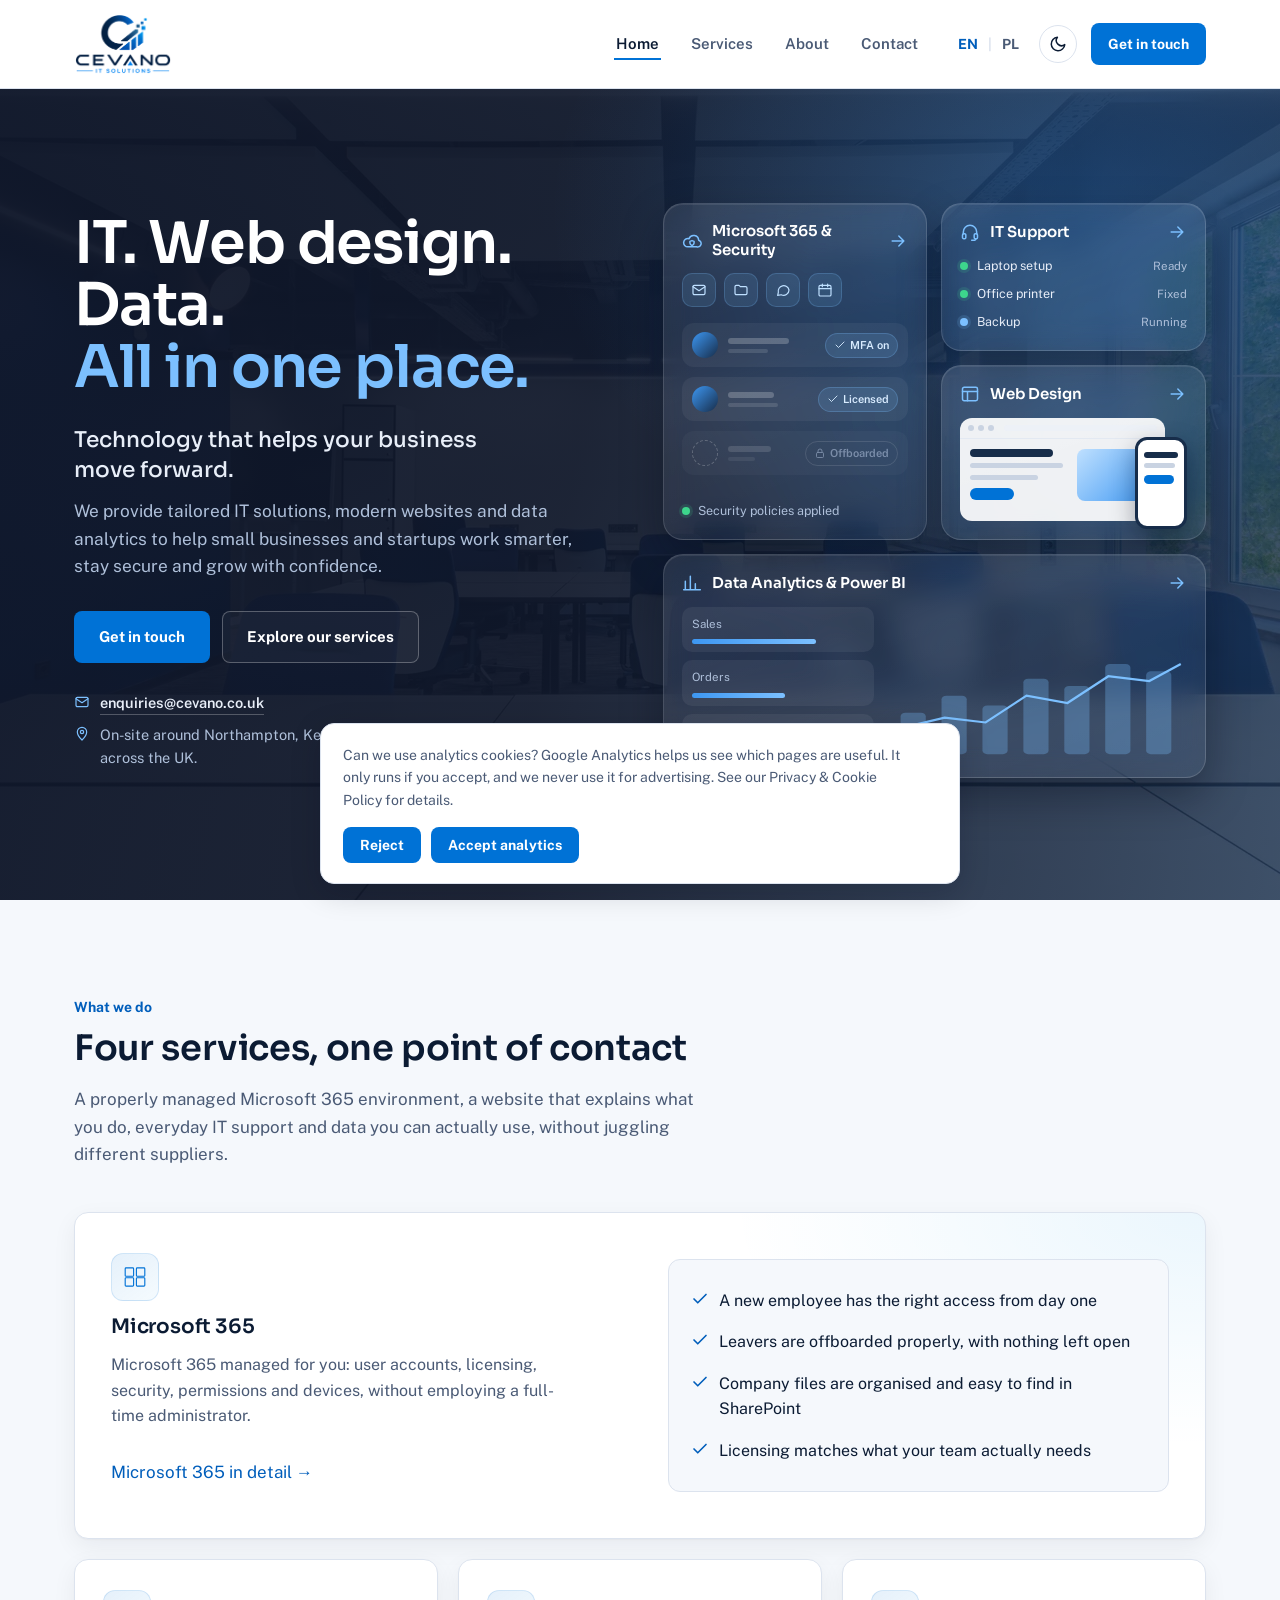
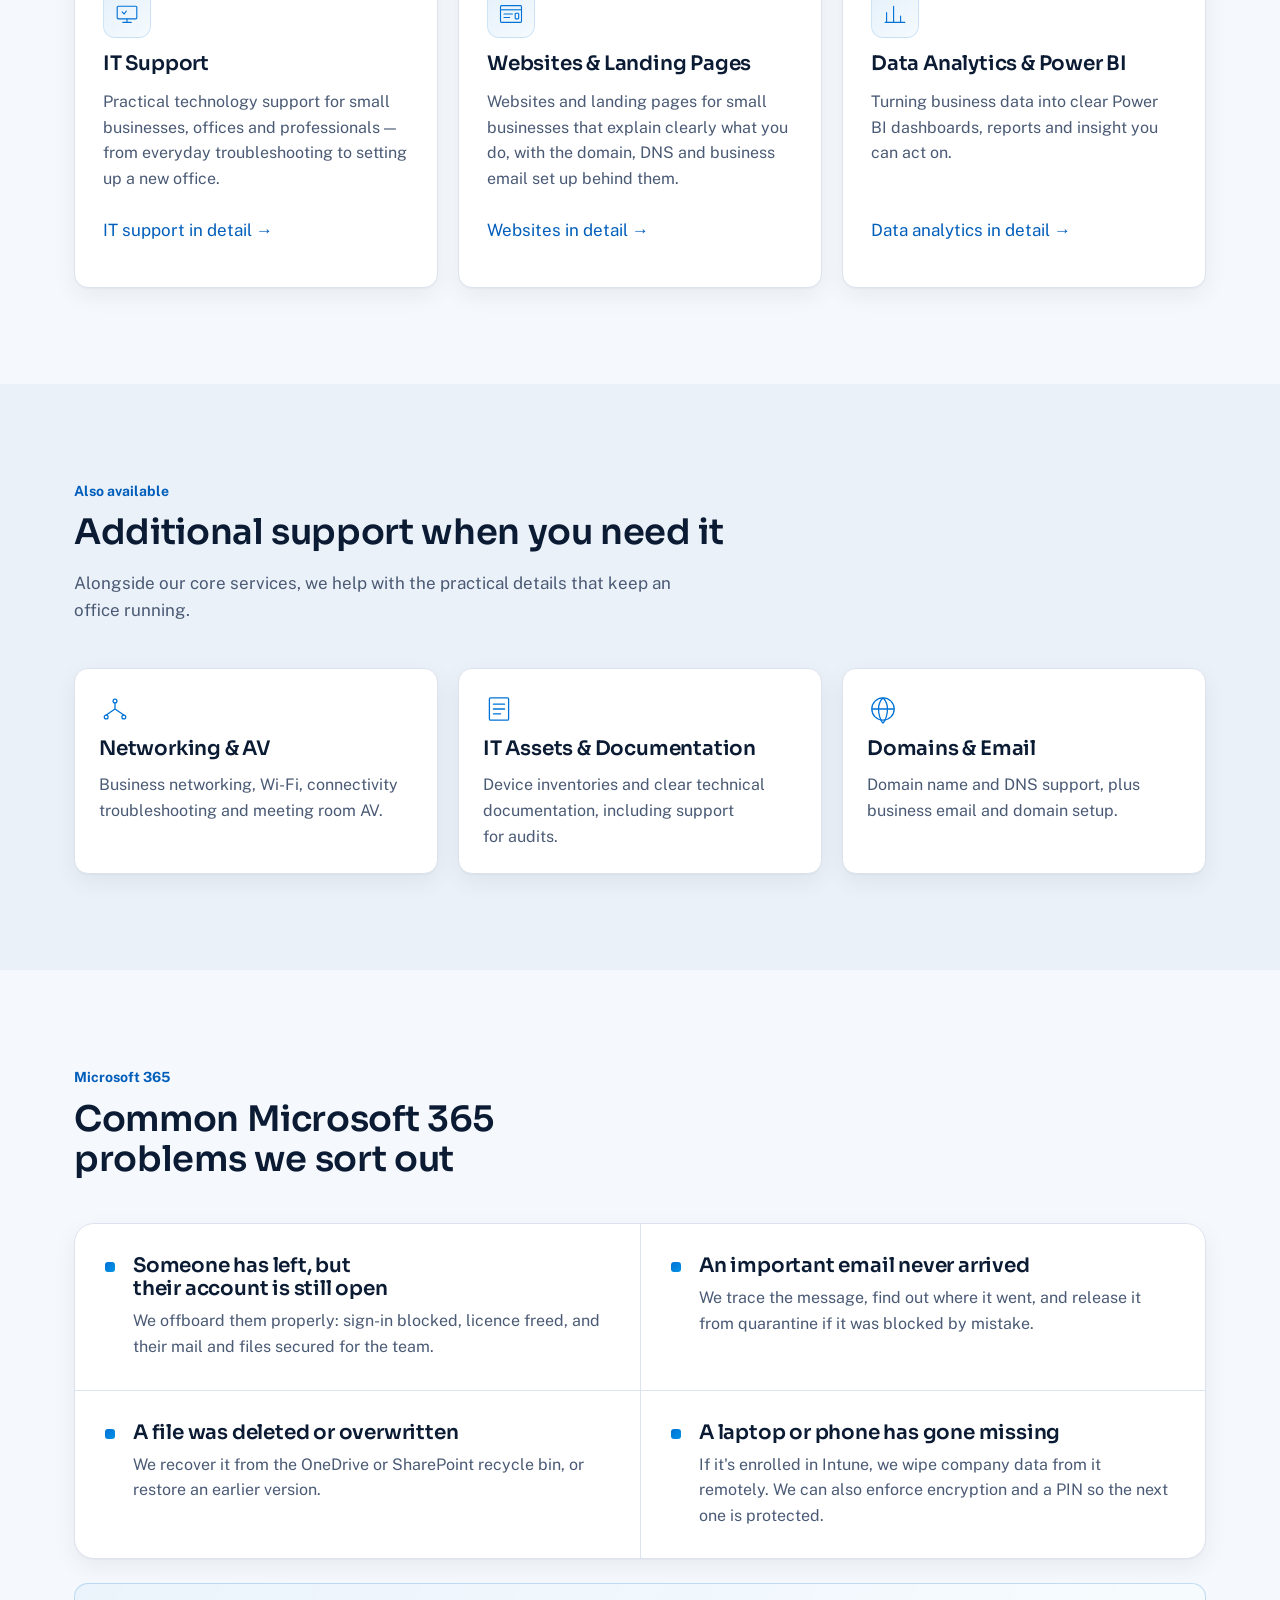
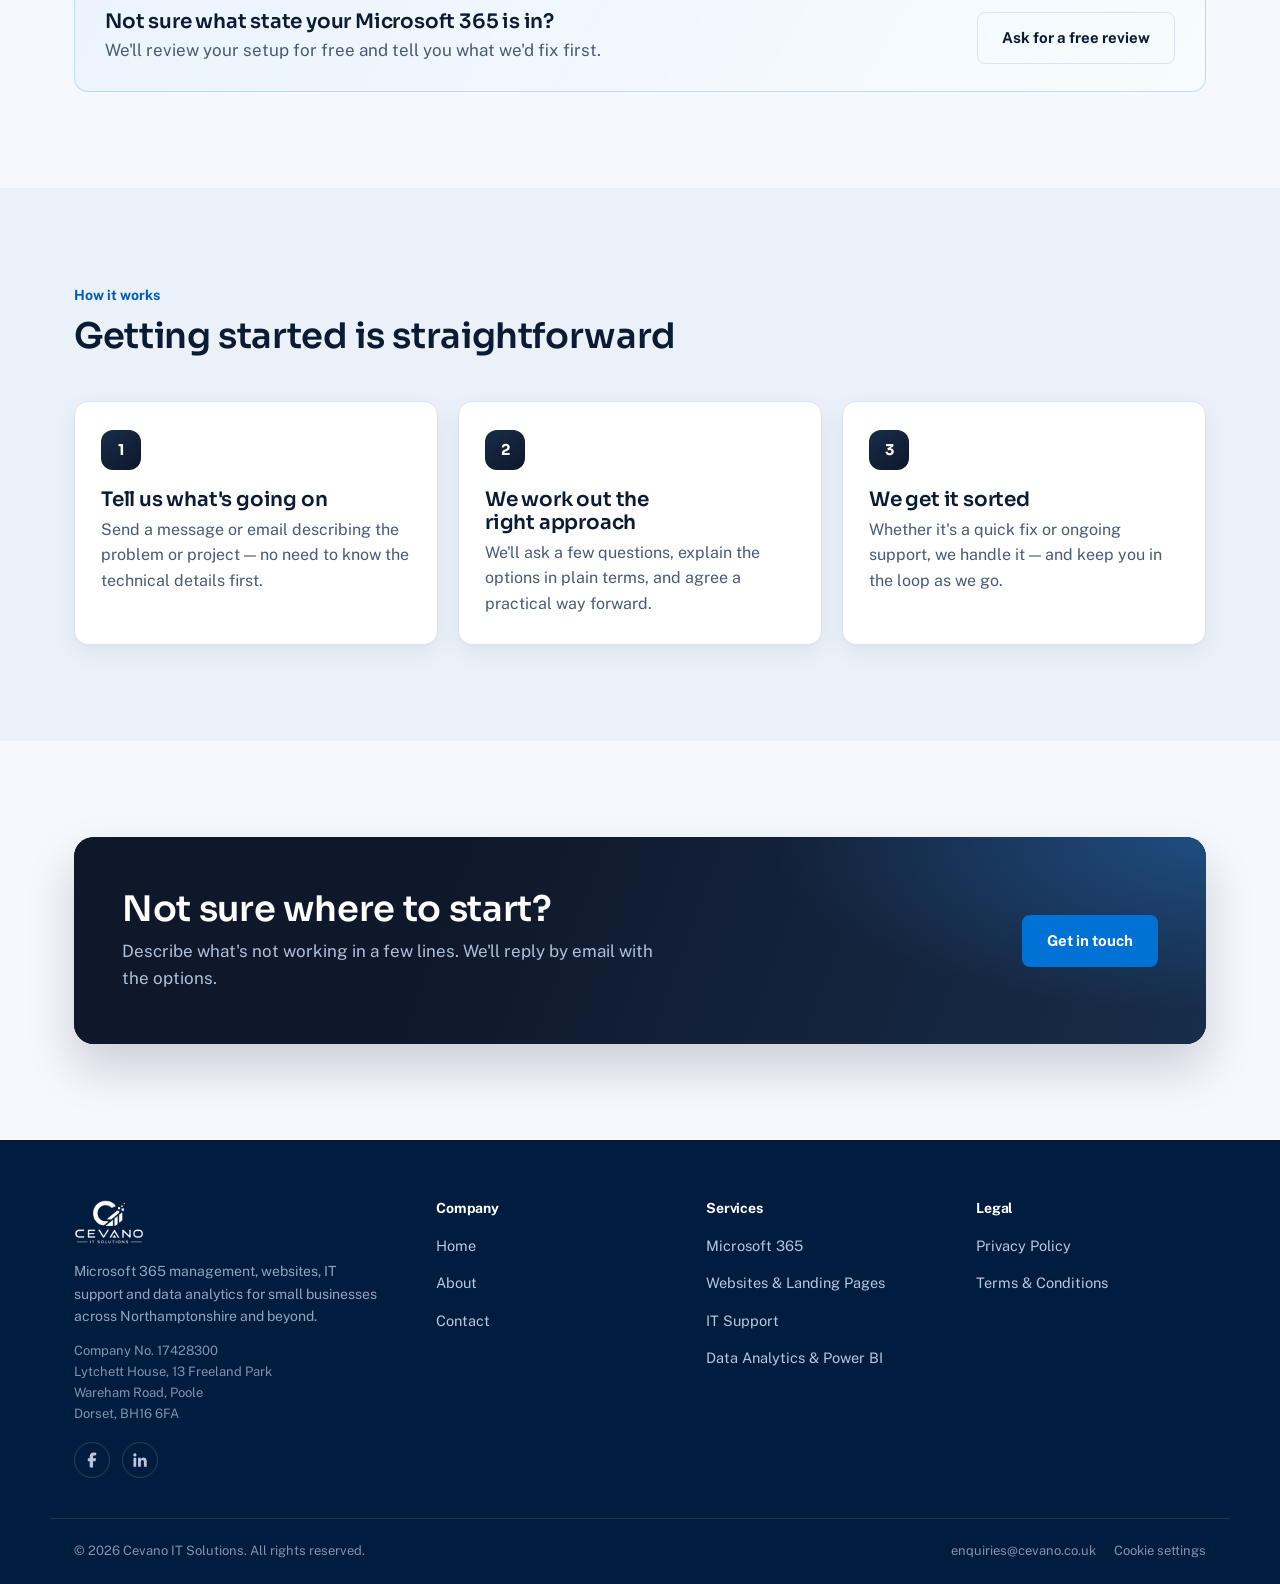
==== commit 3223a7f5: "Switch heading font from Space Grotesk to Sora - Headings use Sora (500/600/700, Google Fonts); body" ====
--- a/index.html
+++ b/index.html
@@ -23,7 +23,7 @@
 <link rel="manifest" href="site.webmanifest">
 <link rel="preconnect" href="https://fonts.googleapis.com">
 <link rel="preconnect" href="https://fonts.gstatic.com" crossorigin>
-<link rel="stylesheet" href="css/style.css?v=20261108-3">
+<link rel="stylesheet" href="css/style.css?v=20261108-13">
 <script>(function(){try{var t=localStorage.getItem("cevano-theme");if(t==="dark"||t==="light"){document.documentElement.setAttribute("data-theme",t);}else if(window.matchMedia&&window.matchMedia("(prefers-color-scheme: dark)").matches){document.documentElement.setAttribute("data-theme","dark");}}catch(e){}})();</script>
 </head>
 <body>
@@ -328,7 +328,7 @@
   ]
 }
 </script>
-<script src="js/main.js?v=20261108-3" defer></script>
+<script src="js/main.js?v=20261108-13" defer></script>
 
 </body>
 </html>
--- a/css/style.css
+++ b/css/style.css
@@ -2,7 +2,7 @@
    Cevano IT Solutions — stylesheet
    ============================================================ */
 
-@import url('https://fonts.googleapis.com/css2?family=Space+Grotesk:wght@500;600;700&family=Public+Sans:wght@400;500;600;700&display=swap');
+@import url('https://fonts.googleapis.com/css2?family=Sora:wght@500;600;700&family=Public+Sans:wght@400;500;600;700&display=swap');
 
 /* ---------- Design tokens ---------- */
 :root{
@@ -26,7 +26,7 @@
 
   --shadow: 0 1px 2px rgba(11,27,51,0.04);
 
-  --font-head: 'Space Grotesk', 'Segoe UI', sans-serif;
+  --font-head: 'Sora', 'Segoe UI', sans-serif;
   --font-body: 'Public Sans', 'Segoe UI', sans-serif;
 
   --maxw: 1180px;
@@ -260,6 +260,13 @@
   max-width: 15ch; margin-bottom: .45em;
 }
 .h1-tail{ display:block; color: #7CC0FF; }
+/* Polish H1 is longer ("IT Support. Strony WWW. Analiza danych."): on wide
+   screens a slightly smaller size lets it settle into the same three-part
+   rhythm as the English heading instead of five short lines. */
+@media (min-width: 1101px){
+  html[lang="pl"] .hero-grid{ grid-template-columns: minmax(0,1.12fr) minmax(0,.9fr); }
+  html[lang="pl"] .hero--dark h1{ font-size: clamp(2.2rem, 3.1vw, 2.55rem); max-width: none; }
+}
 .nw{ white-space: nowrap; }
 .hero-subtitle{
   font-family: var(--font-head); font-weight: 500; font-size: clamp(1.15rem, 1.7vw, 1.4rem);
@@ -284,6 +291,7 @@
   grid-template-columns: 1fr 1fr;
   grid-template-areas: "m365 it" "m365 web" "data data";
 }
+.bento > *{ min-width: 0; }
 .bento-m365{ grid-area: m365; }
 .bento-it{ grid-area: it; }
 .bento-web{ grid-area: web; }
@@ -305,8 +313,8 @@
 .bento-card:focus-visible{ outline: 2px solid #7CC0FF; outline-offset: 3px; }
 .bento-head{ display:flex; align-items:center; gap:10px; }
 .bento-head .ico{ width:20px; height:20px; color:#7CC0FF; flex:none; }
-.bento-title{ font-family: var(--font-head); font-weight:600; font-size: 15px; color:#fff; line-height:1.25; }
-.bento-arrow{ margin-left:auto; color: var(--on-deep-2); transition: transform .2s ease, color .2s ease; }
+.bento-title{ flex:1; min-width:0; font-family: var(--font-head); font-weight:600; font-size: 15px; color:#fff; line-height:1.25; }
+.bento-arrow{ margin-left:auto; flex:none; color: var(--on-deep-2); transition: transform .2s ease, color .2s ease; }
 .bento-card:hover .bento-arrow{ transform: translateX(3px); color:#fff; }
 .ico-sm{ width:16px; height:16px; }
 .ico-xs{ width:12px; height:12px; }
@@ -375,15 +383,23 @@
 .mock-chart .trend{ fill:none; stroke:#7CC0FF; stroke-width:2.2; vector-effect: non-scaling-stroke; }
 
 @media (max-width: 1100px){
-  .hero-grid{ grid-template-columns: 1fr; gap: 44px; }
-  .hero--dark h1{ max-width: 16ch; }
+  .hero-grid{ grid-template-columns: minmax(0, 1fr); gap: 44px; }
+  .hero--dark h1{ max-width: 22ch; }
 }
 @media (max-width: 600px){
   .hero{ padding: 48px 0 56px; }
+  /* long Polish phrases may wrap on phones rather than run off the screen */
+  html[lang="pl"] .hero--dark .nw{ white-space: normal; }
+  .hero--dark h1{ font-size: clamp(2rem, 9vw, 2.3rem); }
   .hero-ctas .btn{ flex: 1 1 100%; }
-  .bento{ grid-template-areas: "m365 m365" "it web" "data data"; gap: 10px; }
+  .bento{ grid-template-columns: minmax(0,1fr) minmax(0,1fr); grid-template-areas: "m365 m365" "it web" "data data"; gap: 10px; }
   .bento-card{ padding: 14px; gap: 12px; border-radius: var(--radius-m); }
   .bento-title{ font-size: 14px; }
+  /* half-width cards on phones: drop the arrow and the status words so names fit whole */
+  .bento-it .bento-arrow, .bento-web .bento-arrow, .it-state{ display:none; }
+  .it-name{ white-space: normal; }
+  .mock-it li{ align-items: flex-start; }
+  .mock-it .dot{ margin-top: 5px; }
   .mock-users .mock-user:nth-child(3), .mock-policy, .mock-it li:nth-child(3), .mock-phone{ display:none; }
   .mock-browser{ margin-right:0; }
   .mb-page{ grid-template-columns: 1fr; }
@@ -450,6 +466,8 @@
 
 @media (max-width: 960px){
   .service-grid{ grid-template-columns: 1fr 1fr; }
+  /* three cards under the lead: the last one spans the row instead of standing alone */
+  .service-grid > .service-card:last-child{ grid-column: 1 / -1; }
   .service-card.is-lead{ grid-template-columns:1fr; padding: 32px 26px; }
 }
 @media (max-width: 640px){
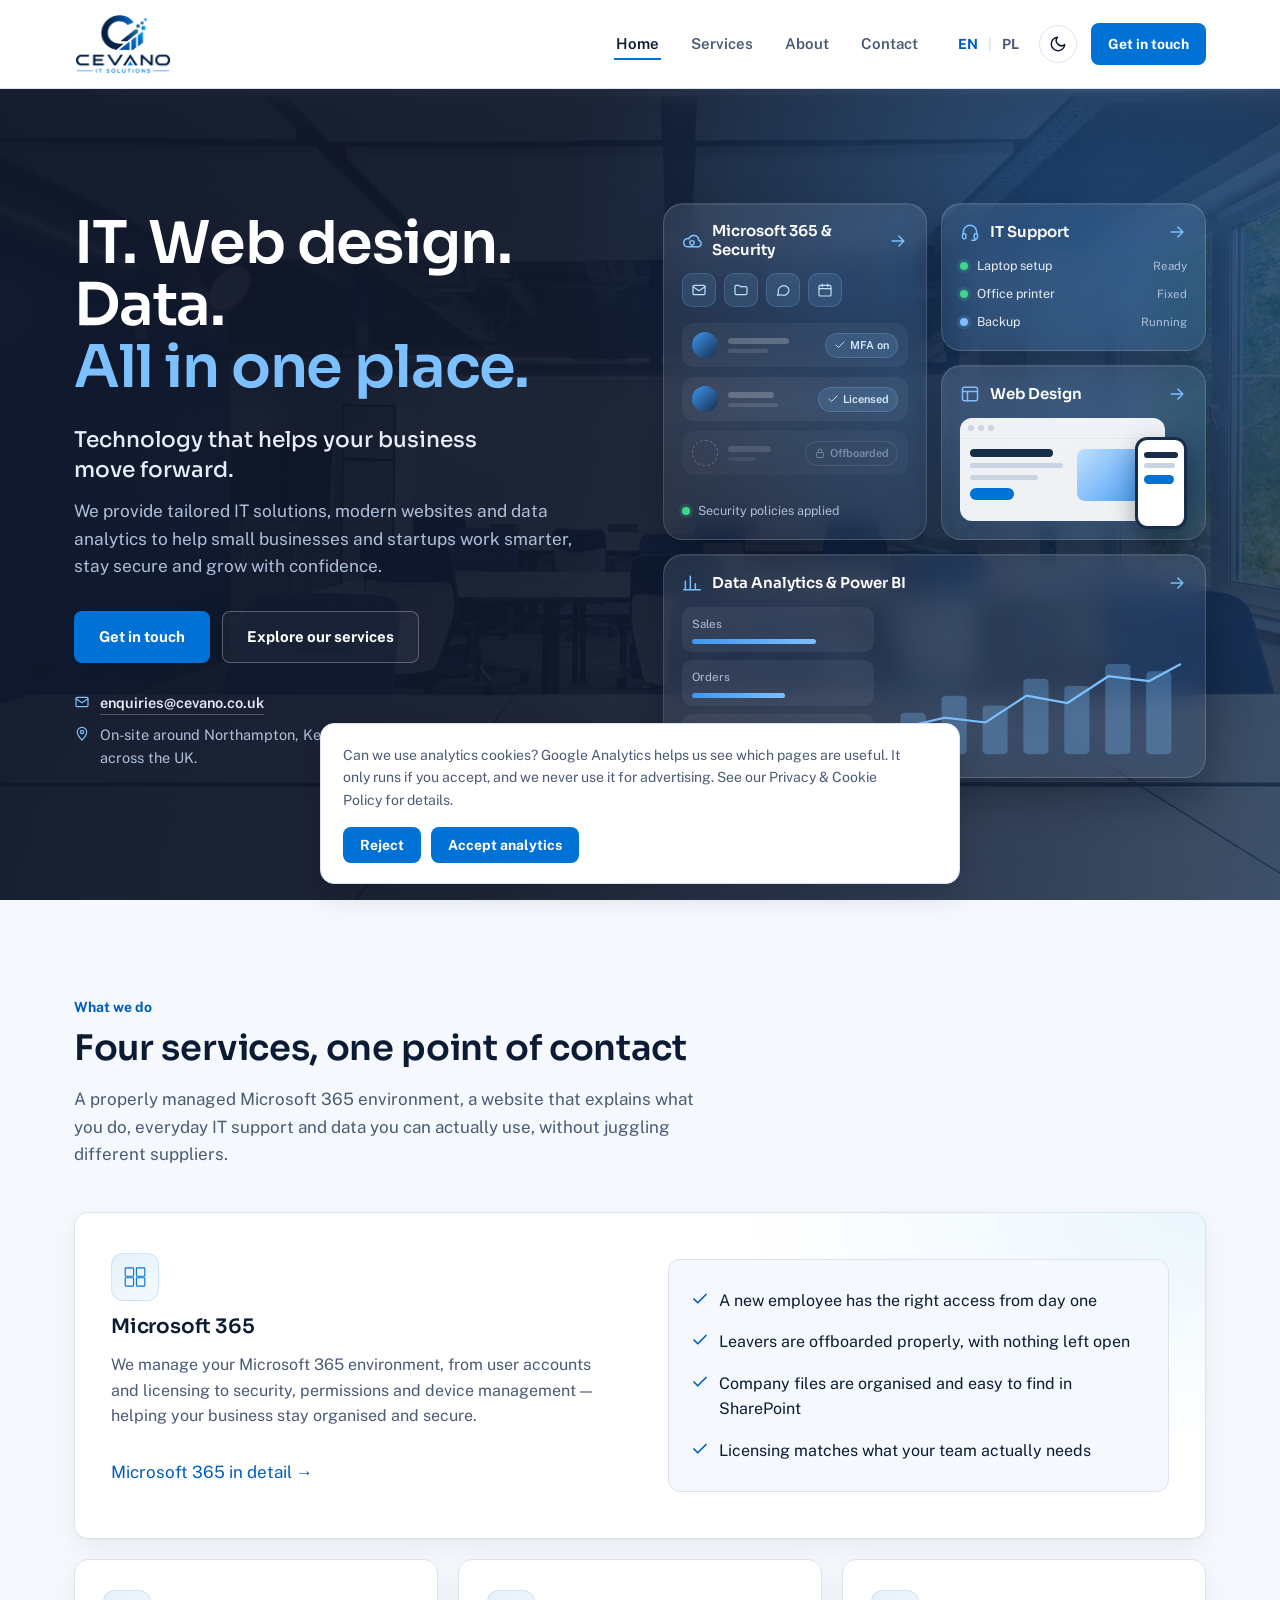
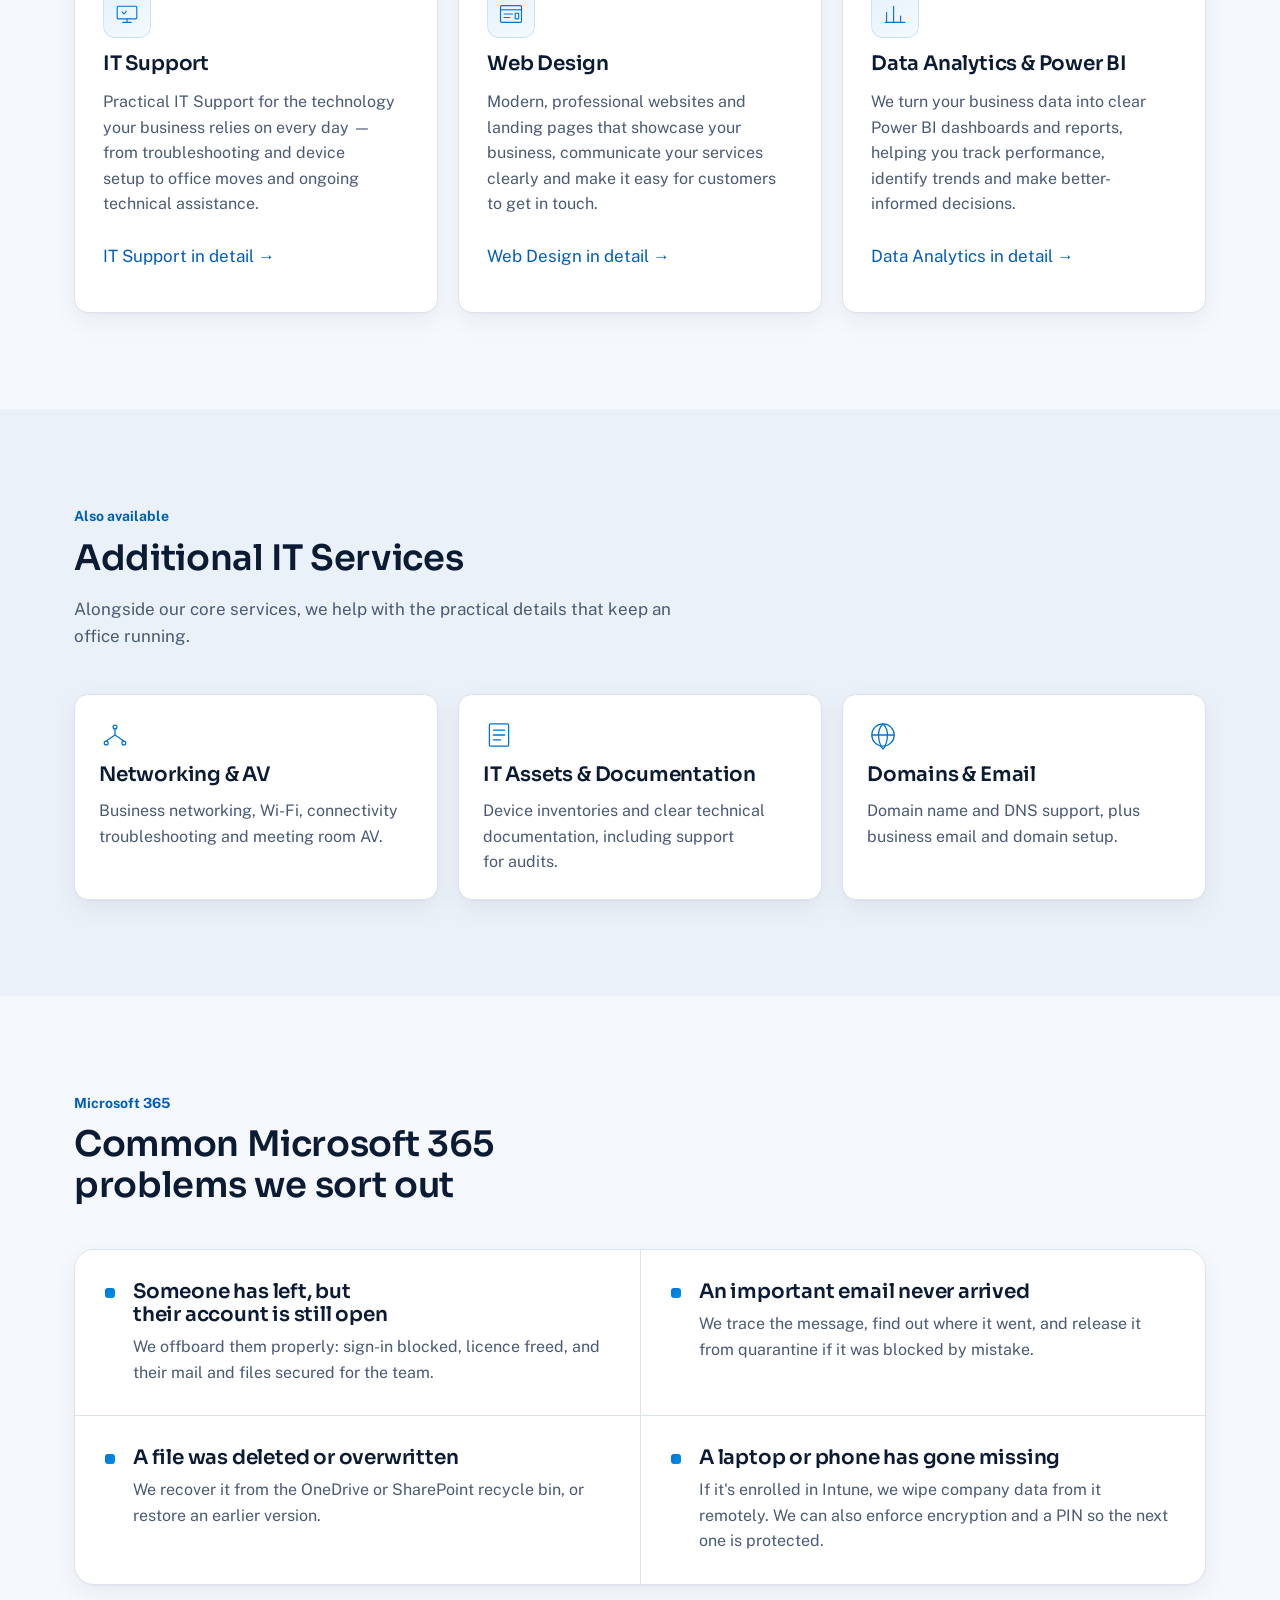
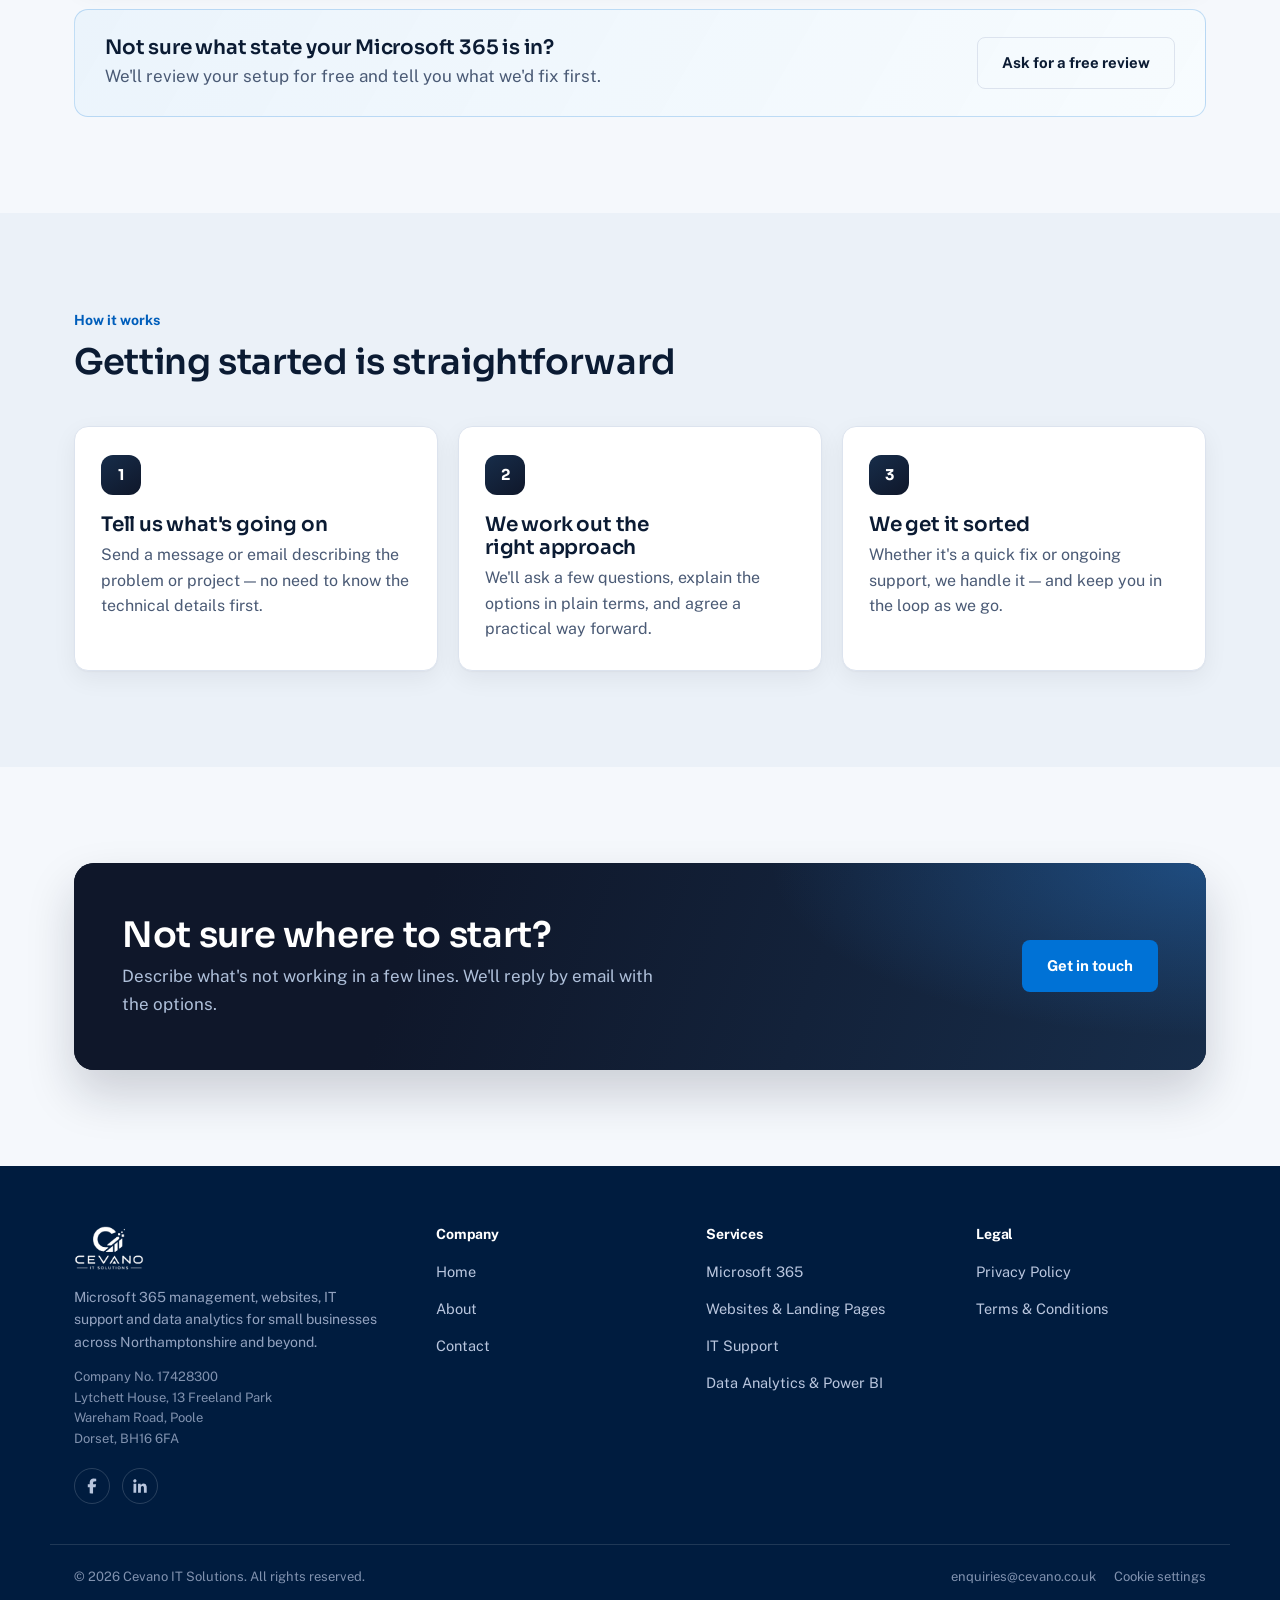
==== commit 36a4ebc7: "Home: new service card copy and section headings (EN + PL) Co-Authored-By: Claude Opus 5.5 <noreply@" ====
--- a/index.html
+++ b/index.html
@@ -23,7 +23,7 @@
 <link rel="manifest" href="site.webmanifest">
 <link rel="preconnect" href="https://fonts.googleapis.com">
 <link rel="preconnect" href="https://fonts.gstatic.com" crossorigin>
-<link rel="stylesheet" href="css/style.css?v=20261108-13">
+<link rel="stylesheet" href="css/style.css?v=20261108-14">
 <script>(function(){try{var t=localStorage.getItem("cevano-theme");if(t==="dark"||t==="light"){document.documentElement.setAttribute("data-theme",t);}else if(window.matchMedia&&window.matchMedia("(prefers-color-scheme: dark)").matches){document.documentElement.setAttribute("data-theme","dark");}}catch(e){}})();</script>
 </head>
 <body>
@@ -123,7 +123,7 @@
         <div class="lead-copy">
           <span class="mark-tile"><svg class="mark" viewBox="0 0 40 40" fill="none" stroke="var(--blue)" stroke-width="1.6"><rect x="6" y="7" width="12" height="12" rx="1.2"/><rect x="22" y="7" width="12" height="12" rx="1.2"/><rect x="6" y="21" width="12" height="12" rx="1.2"/><rect x="22" y="21" width="12" height="12" rx="1.2"/></svg></span>
           <h3>Microsoft 365</h3>
-          <p>Microsoft 365 managed for you: user accounts, licensing, security, permissions and devices, without employing a full-time administrator.</p>
+          <p>We manage your Microsoft 365 environment, from user accounts and licensing to security, permissions and device management — helping your business stay organised and secure.</p>
           <a class="btn-ghost" href="services.html#microsoft-365">Microsoft 365 in detail →</a>
         </div>
         <ul class="check-list">
@@ -136,20 +136,20 @@
       <div class="service-card">
         <span class="mark-tile"><svg class="mark" viewBox="0 0 40 40" fill="none" stroke="var(--blue)" stroke-width="1.6"><rect x="6" y="9" width="28" height="18" rx="1.5"/><path d="M14 32h12M20 27v5" stroke-linecap="round"/><path d="M13 17l3 3 3-4" stroke-linecap="round" stroke-linejoin="round"/></svg></span>
         <h3>IT Support</h3>
-        <p>Practical technology support for small businesses, offices and professionals — from everyday troubleshooting to setting up a new office.</p>
-        <a class="btn-ghost" href="services.html#it-support">IT support in detail →</a>
+        <p>Practical IT Support for the technology your business relies on every day — from troubleshooting and device setup to office moves and ongoing technical assistance.</p>
+        <a class="btn-ghost" href="services.html#it-support">IT Support in detail →</a>
       </div>
       <div class="service-card">
         <span class="mark-tile"><svg class="mark" viewBox="0 0 40 40" fill="none" stroke="var(--blue)" stroke-width="1.6"><rect x="5" y="8" width="30" height="24" rx="1.5"/><path d="M5 14h30" /><path d="M10 20h12M10 25h8" stroke-linecap="round"/><rect x="26" y="19" width="5" height="8" rx="0.8"/></svg></span>
-        <h3>Websites &amp; Landing Pages</h3>
-        <p>Websites and landing pages for small businesses that explain clearly what you do, with the domain, DNS and business email set up behind them.</p>
-        <a class="btn-ghost" href="services.html#websites">Websites in detail →</a>
+        <h3>Web Design</h3>
+        <p>Modern, professional websites and landing pages that showcase your business, communicate your services clearly and make it easy for customers to get in touch.</p>
+        <a class="btn-ghost" href="services.html#websites">Web Design in detail →</a>
       </div>
       <div class="service-card">
         <span class="mark-tile"><svg class="mark" viewBox="0 0 40 40" fill="none" stroke="var(--blue)" stroke-width="1.6"><path d="M8 32V18M18 32V9M28 32v-9" stroke-linecap="round"/><path d="M6 32h28" stroke-linecap="round"/></svg></span>
         <h3>Data Analytics &amp; Power BI</h3>
-        <p>Turning business data into clear Power BI dashboards, reports and insight you can act on.</p>
-        <a class="btn-ghost" href="services.html#data-analytics">Data analytics in detail →</a>
+        <p>We turn your business data into clear Power BI dashboards and reports, helping you track performance, identify trends and make better-informed decisions.</p>
+        <a class="btn-ghost" href="services.html#data-analytics">Data Analytics in detail →</a>
       </div>
     </div>
   </div>
@@ -159,7 +159,7 @@
   <div class="container">
     <div class="section-head">
       <span class="kicker">Also available</span>
-      <h2>Additional support when you need it</h2>
+      <h2>Additional IT Services</h2>
       <p>Alongside our core services, we help with the practical details that keep an office running.</p>
     </div>
     <div class="subservice-grid">
@@ -328,7 +328,7 @@
   ]
 }
 </script>
-<script src="js/main.js?v=20261108-13" defer></script>
+<script src="js/main.js?v=20261108-14" defer></script>
 
 </body>
 </html>
--- a/css/style.css
+++ b/css/style.css
@@ -735,6 +735,13 @@
 html[data-theme="dark"] .placeholder-flag{ background:#332B0E; border-color:#5A4A15; color:#F0DE9E; }
 
 /* ---------- Services mini-nav ---------- */
+/* Anchor targets land below the sticky header (and, on services.html,
+   below the sticky sub-nav) instead of underneath them. */
+:root{ --mini-nav-h: 64px; }
+section[id]{ scroll-margin-top: var(--header-h); }
+.mini-nav ~ section[id]{ scroll-margin-top: calc(var(--header-h) + var(--mini-nav-h)); }
+@media (max-width: 900px){ :root{ --mini-nav-h: 70px; } }
+@media (max-width: 640px){ :root{ --mini-nav-h: 85px; } }
 .mini-nav{
   position: sticky; top: var(--header-h); z-index: 90;
   background: color-mix(in srgb, var(--bg) 94%, transparent);
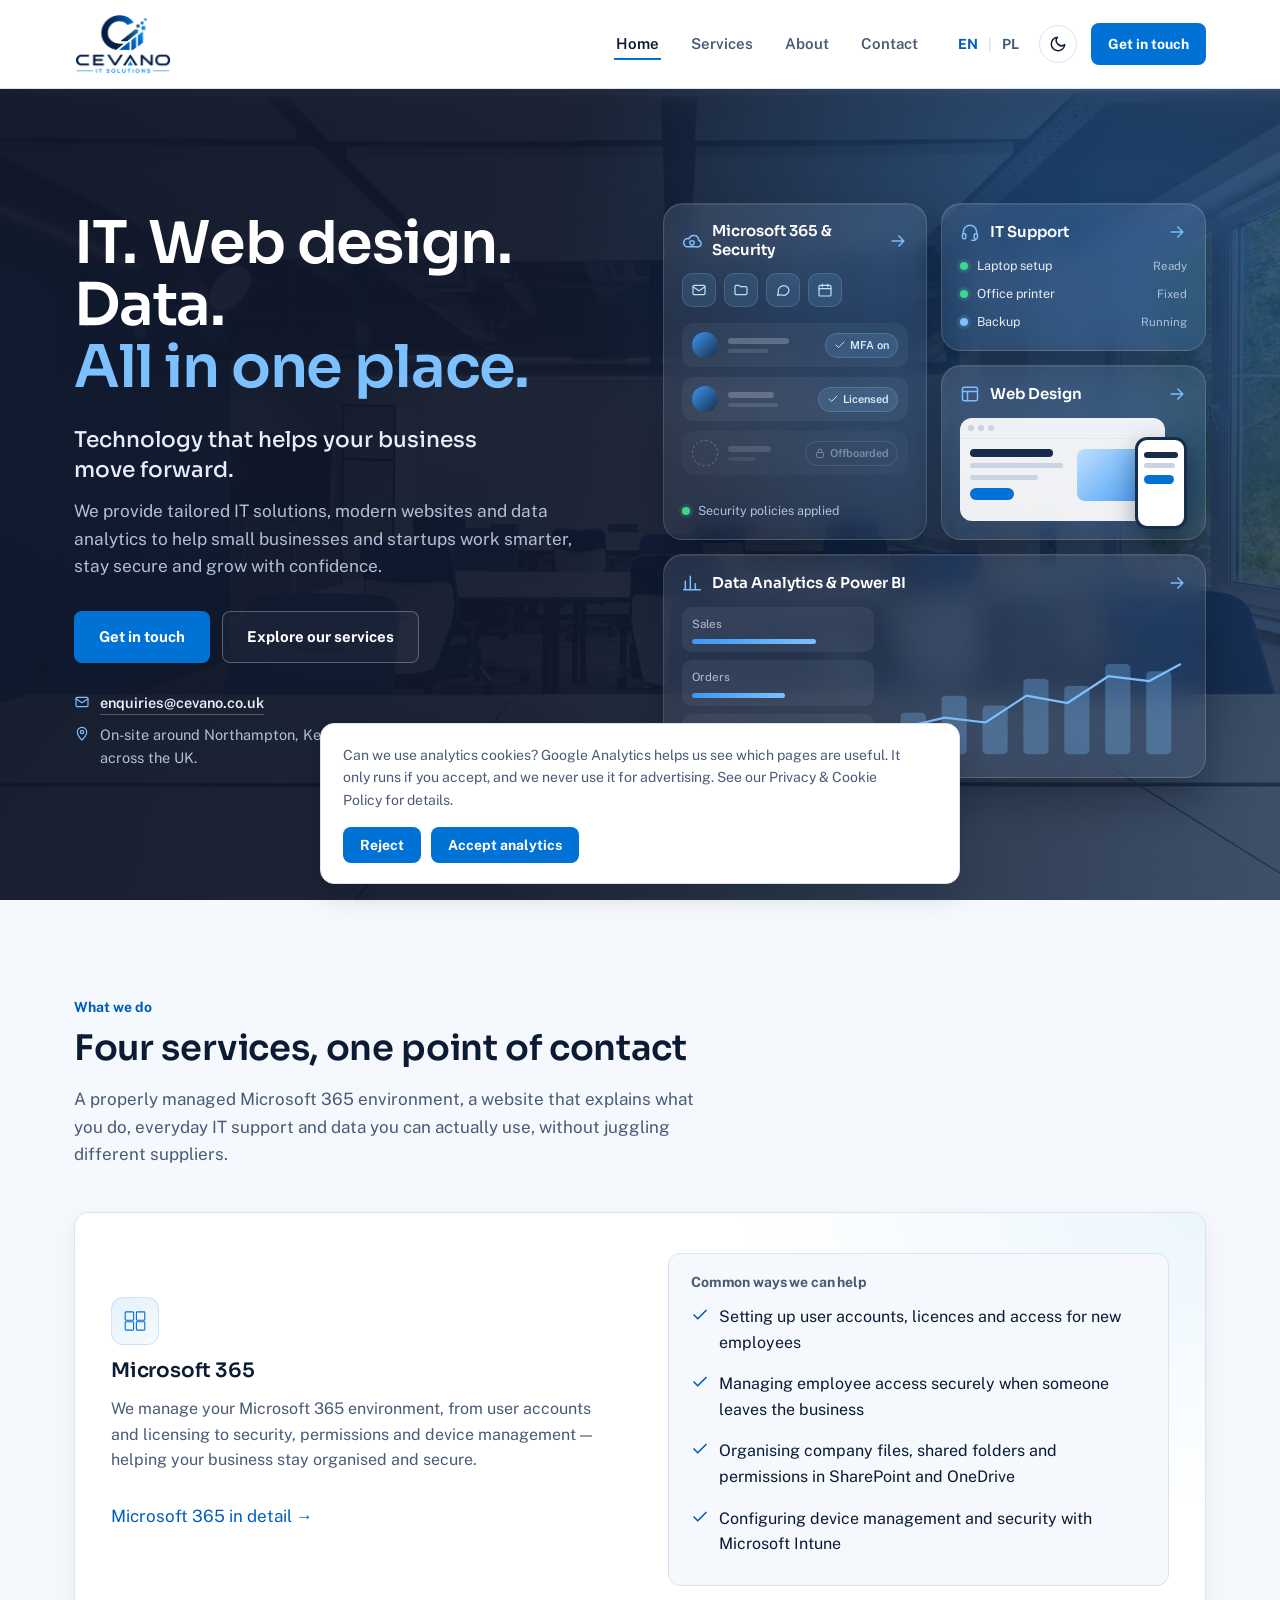
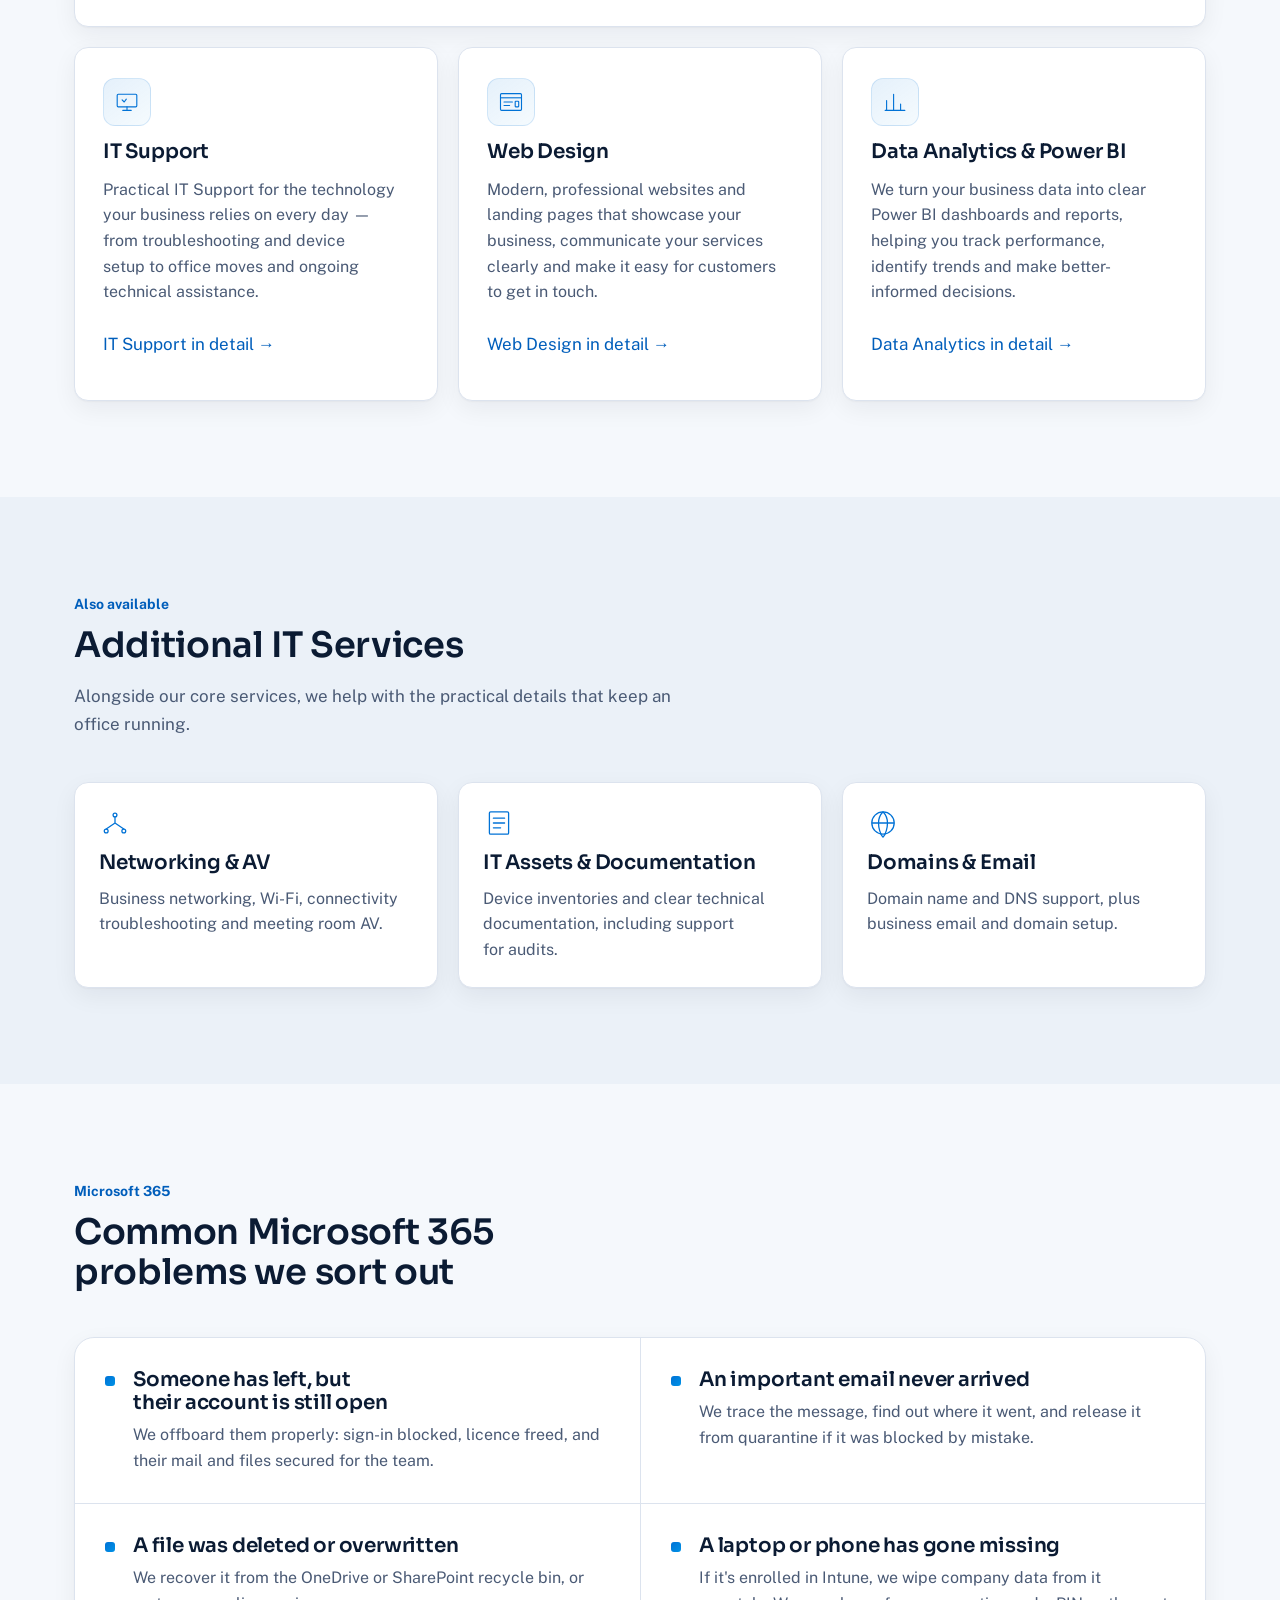
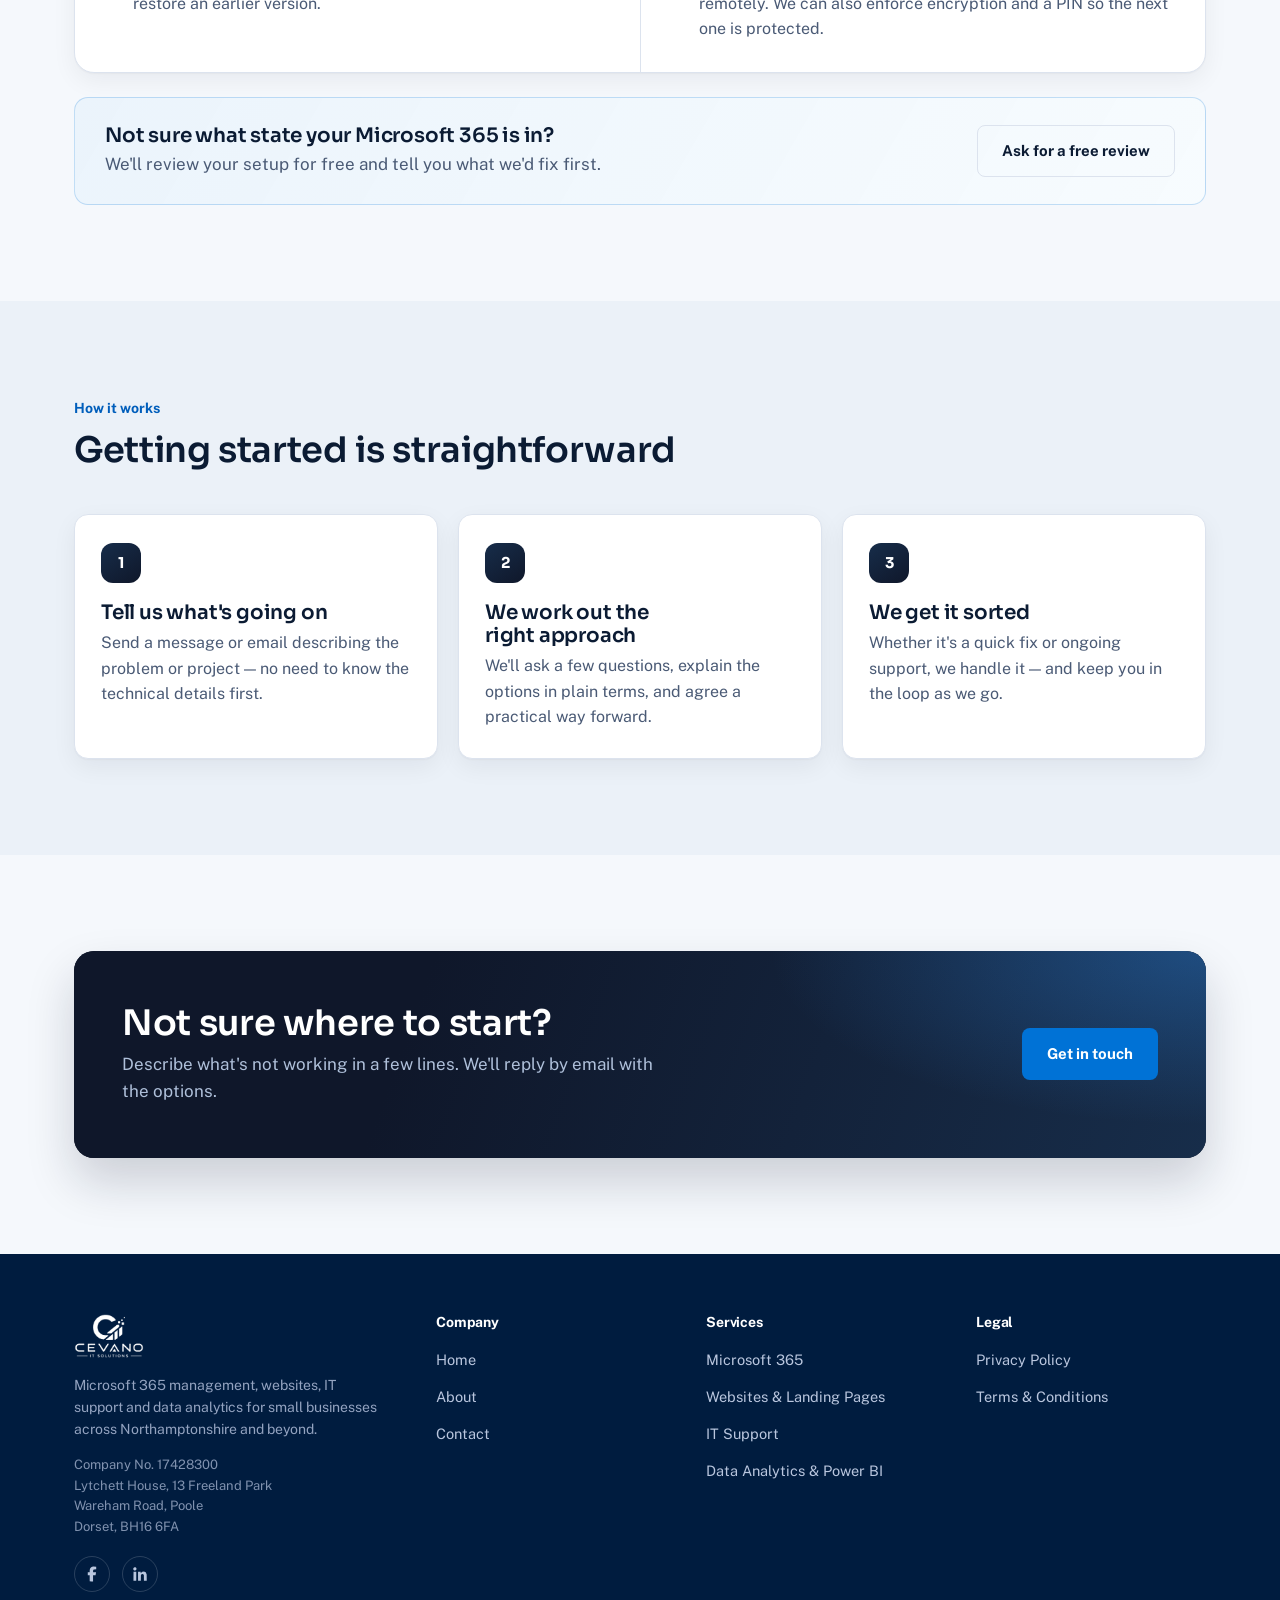
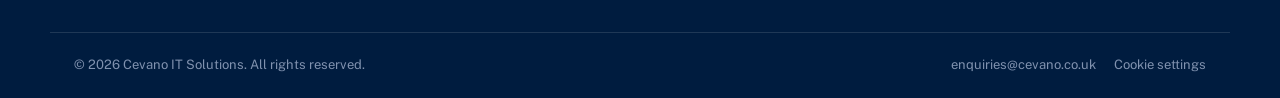
==== commit 2267d652: "Home: M365 lead card gets a titled 'how we can help' list (EN + PL) Co-Authored-By: Claude Opus 5.5 " ====
--- a/index.html
+++ b/index.html
@@ -23,7 +23,7 @@
 <link rel="manifest" href="site.webmanifest">
 <link rel="preconnect" href="https://fonts.googleapis.com">
 <link rel="preconnect" href="https://fonts.gstatic.com" crossorigin>
-<link rel="stylesheet" href="css/style.css?v=20261108-14">
+<link rel="stylesheet" href="css/style.css?v=20261110-1">
 <script>(function(){try{var t=localStorage.getItem("cevano-theme");if(t==="dark"||t==="light"){document.documentElement.setAttribute("data-theme",t);}else if(window.matchMedia&&window.matchMedia("(prefers-color-scheme: dark)").matches){document.documentElement.setAttribute("data-theme","dark");}}catch(e){}})();</script>
 </head>
 <body>
@@ -126,12 +126,15 @@
           <p>We manage your Microsoft 365 environment, from user accounts and licensing to security, permissions and device management — helping your business stay organised and secure.</p>
           <a class="btn-ghost" href="services.html#microsoft-365">Microsoft 365 in detail →</a>
         </div>
-        <ul class="check-list">
-          <li><svg viewBox="0 0 24 24" fill="none" stroke="currentColor" stroke-width="2.2" stroke-linecap="round" stroke-linejoin="round"><path d="M20 6 9 17l-5-5"/></svg><span>A new employee has the right access from day one</span></li>
-<li><svg viewBox="0 0 24 24" fill="none" stroke="currentColor" stroke-width="2.2" stroke-linecap="round" stroke-linejoin="round"><path d="M20 6 9 17l-5-5"/></svg><span>Leavers are offboarded properly, with nothing left open</span></li>
-<li><svg viewBox="0 0 24 24" fill="none" stroke="currentColor" stroke-width="2.2" stroke-linecap="round" stroke-linejoin="round"><path d="M20 6 9 17l-5-5"/></svg><span>Company files are organised and easy to find in SharePoint</span></li>
-<li><svg viewBox="0 0 24 24" fill="none" stroke="currentColor" stroke-width="2.2" stroke-linecap="round" stroke-linejoin="round"><path d="M20 6 9 17l-5-5"/></svg><span>Licensing matches what your team actually needs</span></li>
-        </ul>
+        <div class="lead-help">
+          <h4 class="lead-help-title">Common ways we can help</h4>
+          <ul class="check-list">
+          <li><svg viewBox="0 0 24 24" fill="none" stroke="currentColor" stroke-width="2.2" stroke-linecap="round" stroke-linejoin="round"><path d="M20 6 9 17l-5-5"/></svg><span>Setting up user accounts, licences and access for new employees</span></li>
+<li><svg viewBox="0 0 24 24" fill="none" stroke="currentColor" stroke-width="2.2" stroke-linecap="round" stroke-linejoin="round"><path d="M20 6 9 17l-5-5"/></svg><span>Managing employee access securely when someone leaves the business</span></li>
+<li><svg viewBox="0 0 24 24" fill="none" stroke="currentColor" stroke-width="2.2" stroke-linecap="round" stroke-linejoin="round"><path d="M20 6 9 17l-5-5"/></svg><span>Organising company files, shared folders and permissions in SharePoint and OneDrive</span></li>
+<li><svg viewBox="0 0 24 24" fill="none" stroke="currentColor" stroke-width="2.2" stroke-linecap="round" stroke-linejoin="round"><path d="M20 6 9 17l-5-5"/></svg><span>Configuring device management and security with Microsoft Intune</span></li>
+          </ul>
+        </div>
       </div>
       <div class="service-card">
         <span class="mark-tile"><svg class="mark" viewBox="0 0 40 40" fill="none" stroke="var(--blue)" stroke-width="1.6"><rect x="6" y="9" width="28" height="18" rx="1.5"/><path d="M14 32h12M20 27v5" stroke-linecap="round"/><path d="M13 17l3 3 3-4" stroke-linecap="round" stroke-linejoin="round"/></svg></span>
@@ -328,7 +331,7 @@
   ]
 }
 </script>
-<script src="js/main.js?v=20261108-14" defer></script>
+<script src="js/main.js?v=20261110-1" defer></script>
 
 </body>
 </html>
--- a/css/style.css
+++ b/css/style.css
@@ -461,7 +461,9 @@
 }
 .service-card.is-lead .lead-copy{ display:flex; flex-direction:column; gap:14px; }
 .service-card.is-lead .btn-ghost{ margin-top:4px; }
-.service-card.is-lead .check-list{ margin:0; padding: 20px 22px; border-radius: 12px; background: var(--bg); border: 1px solid var(--line); }
+.service-card.is-lead .lead-help{ padding: 20px 22px; border-radius: 12px; background: var(--bg); border: 1px solid var(--line); }
+.lead-help-title{ font-family: var(--font-body); font-size: 14px; font-weight: 700; color: var(--slate); margin: 0 0 6px; }
+.service-card.is-lead .check-list{ margin:0; }
 .service-card.is-lead .check-list li{ color: var(--ink); }
 
 @media (max-width: 960px){
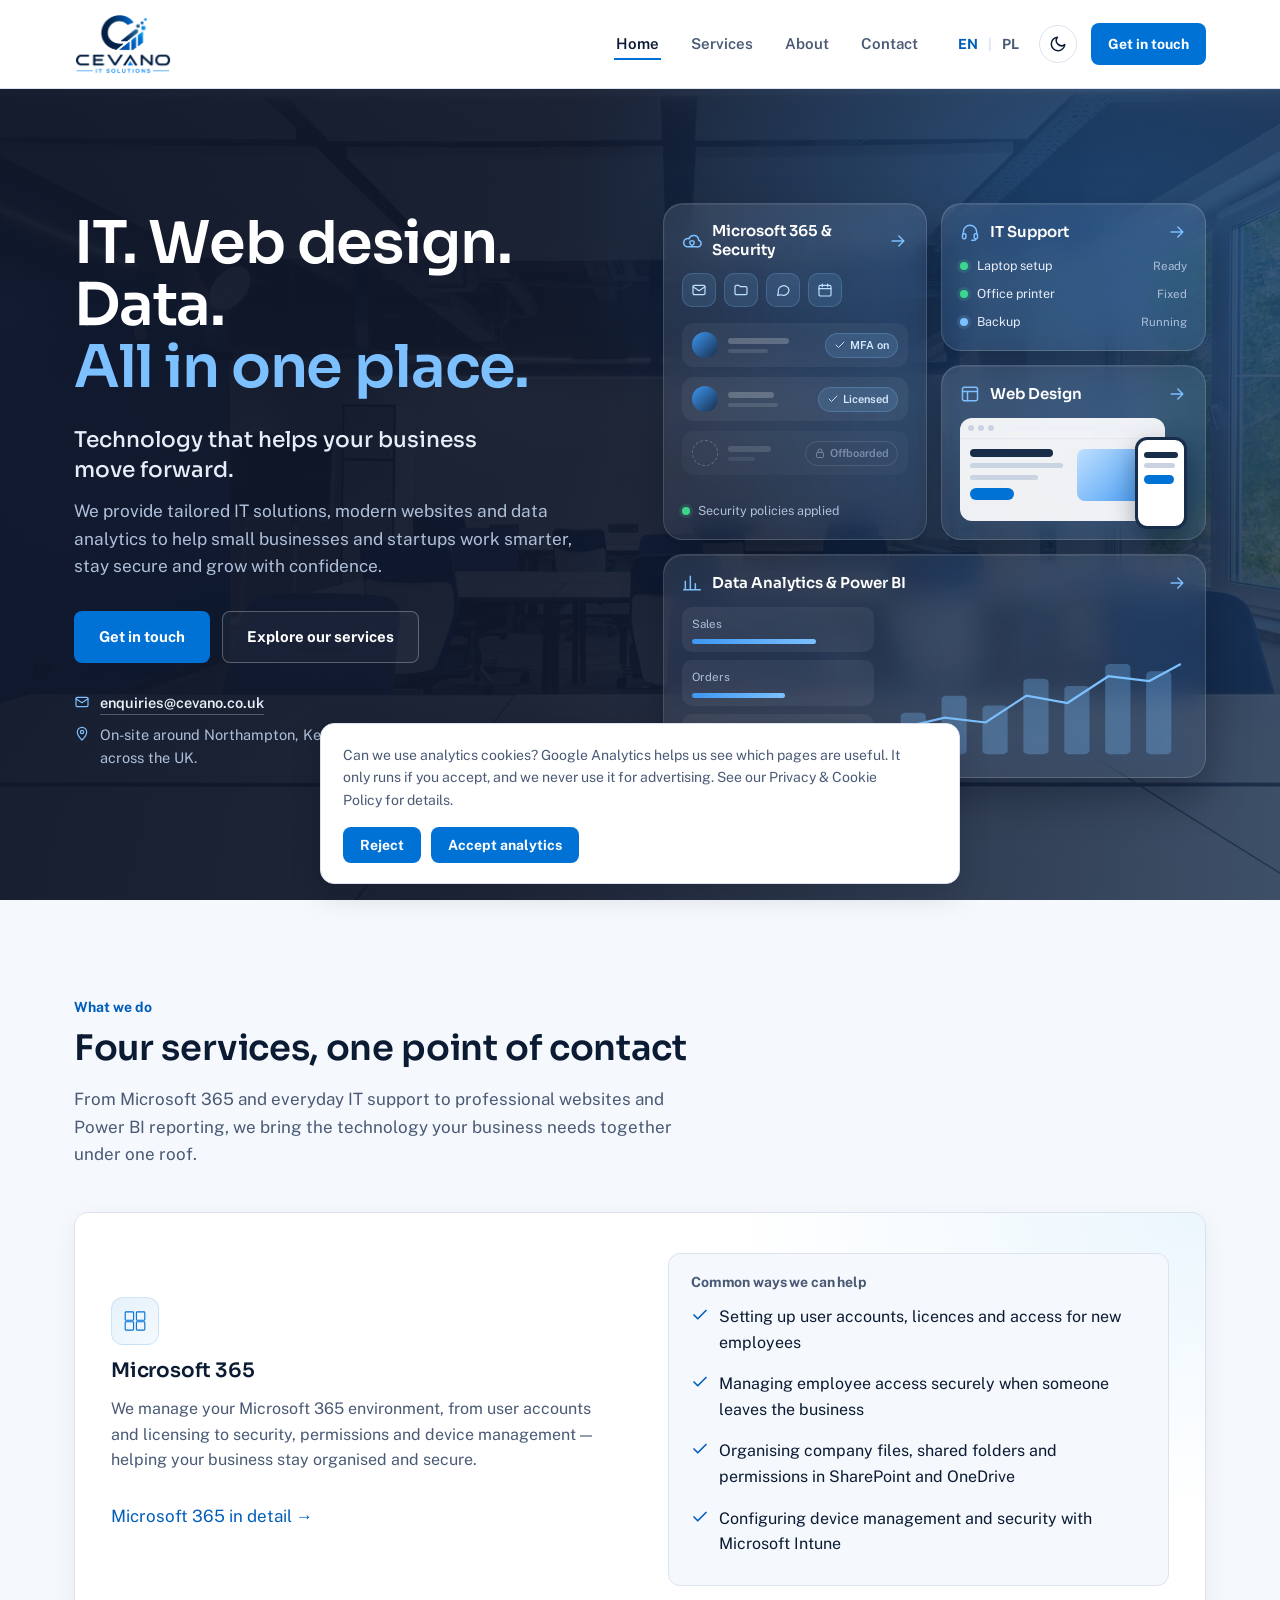
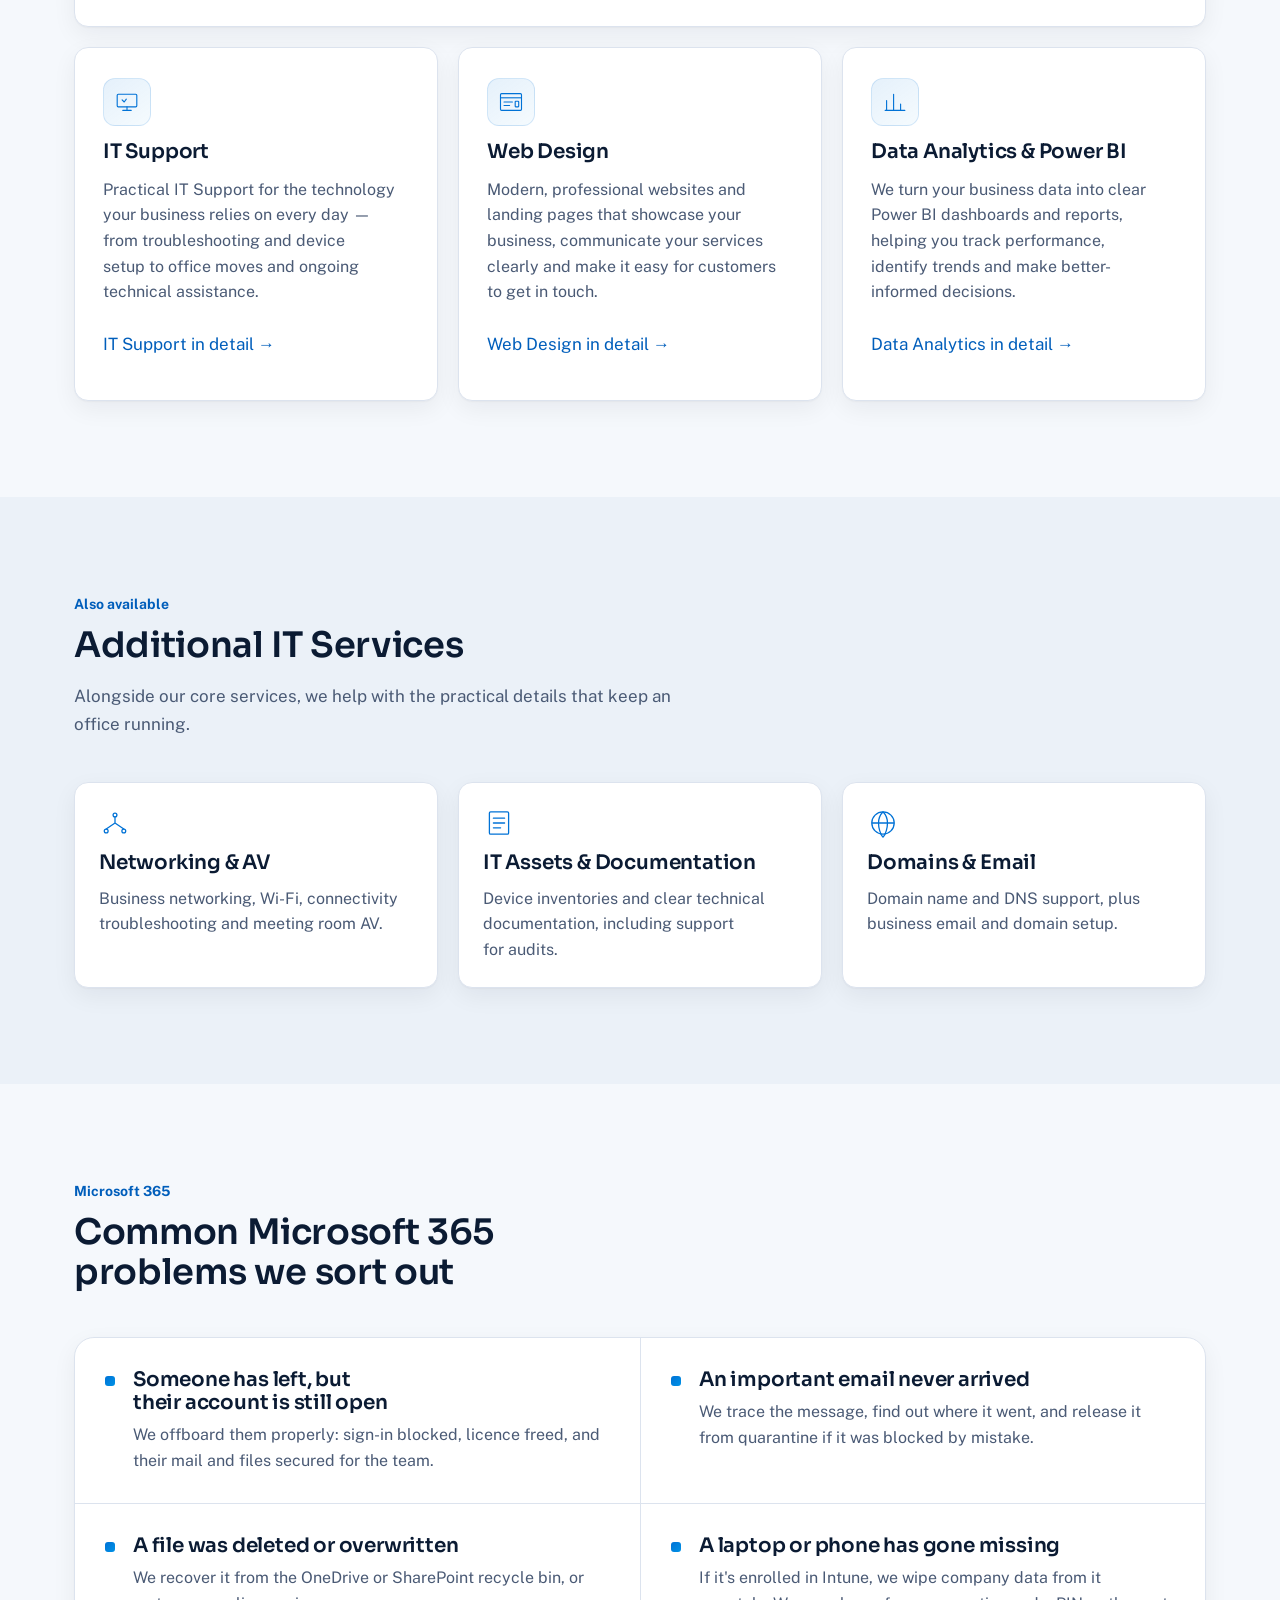
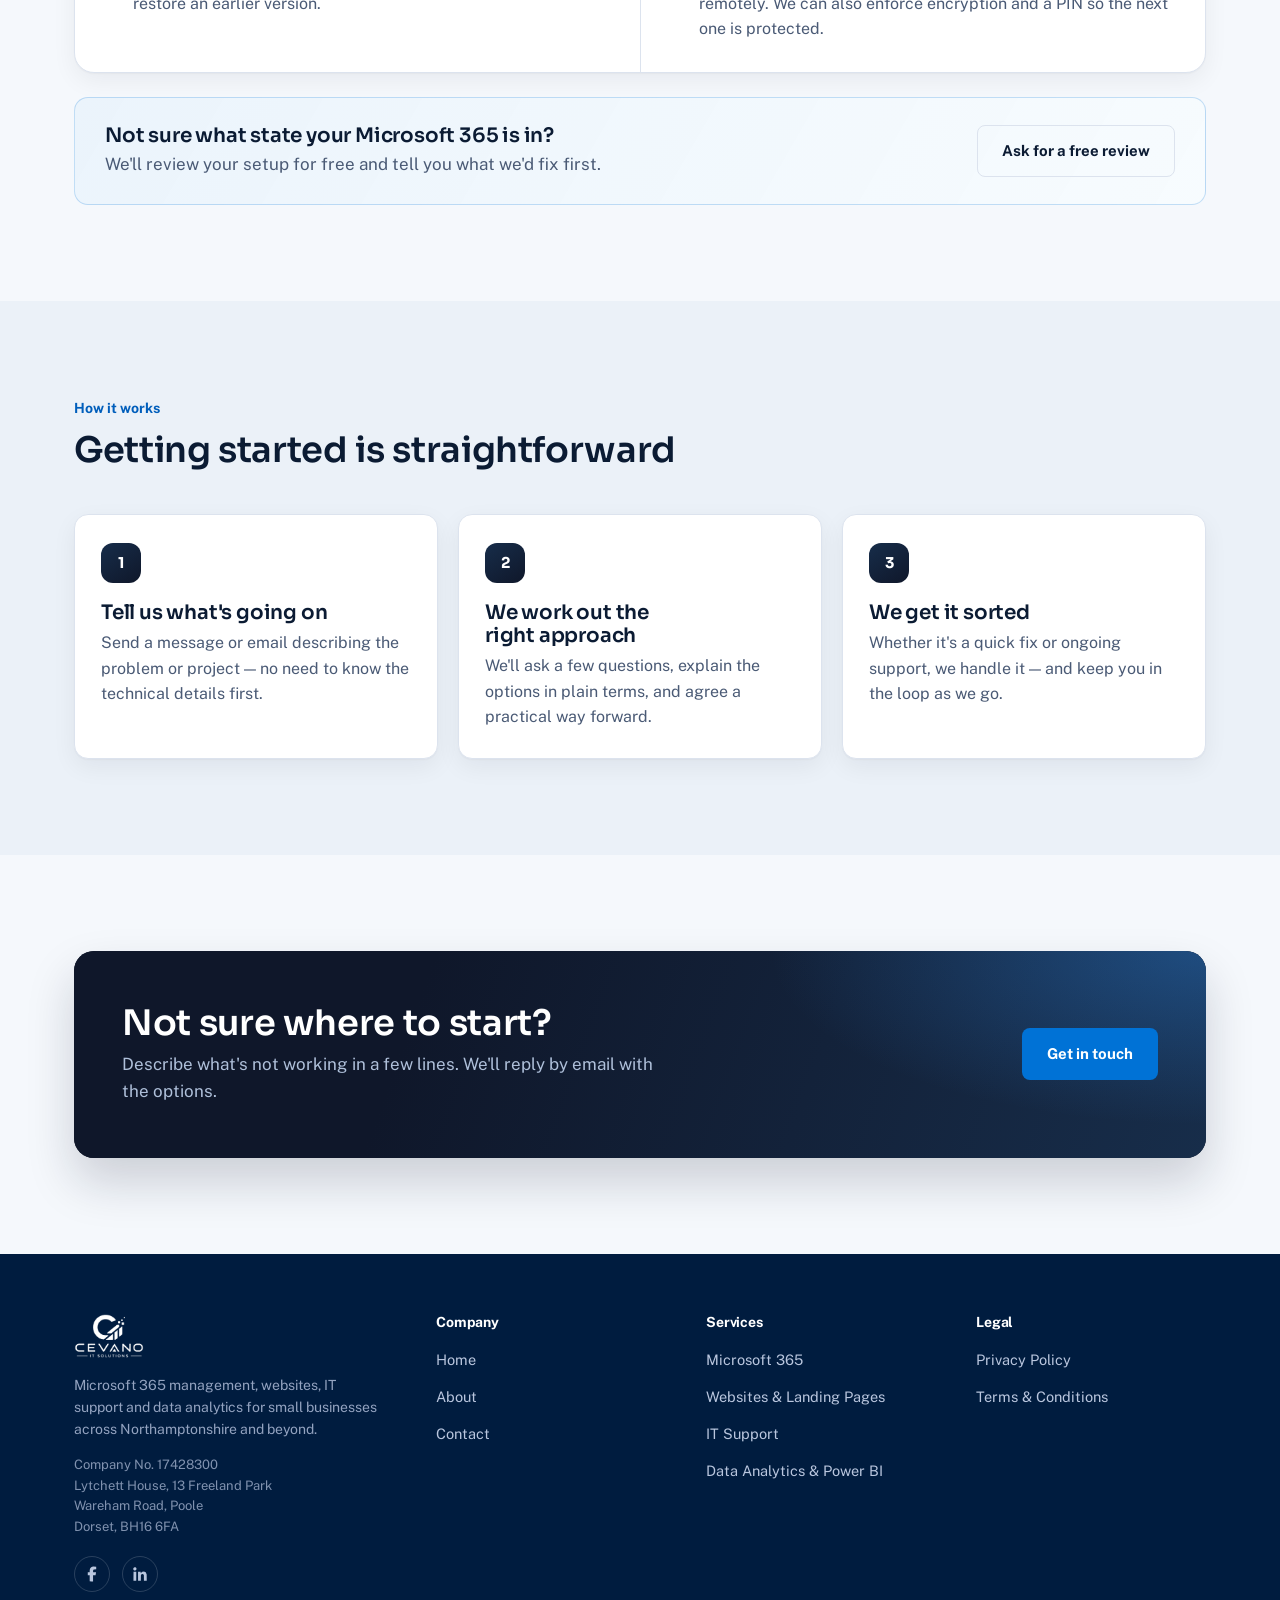
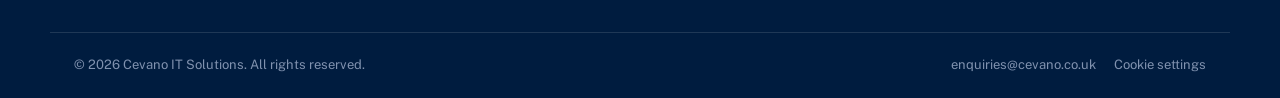
==== commit 2efec349: "Home: new services intro (EN) Co-Authored-By: Claude Opus 5.5 <noreply@anthropic.com>" ====
--- a/index.html
+++ b/index.html
@@ -115,7 +115,7 @@
     <div class="section-head">
       <span class="kicker">What we do</span>
       <h2>Four services, one point of contact</h2>
-      <p>A properly managed Microsoft 365 environment, a website that explains what you do, everyday IT support and data you can actually use, without juggling different suppliers.</p>
+      <p>From Microsoft 365 and everyday IT support to professional websites and Power BI reporting, we bring the technology your business needs together under one roof.</p>
     </div>
 
     <div class="service-grid">
